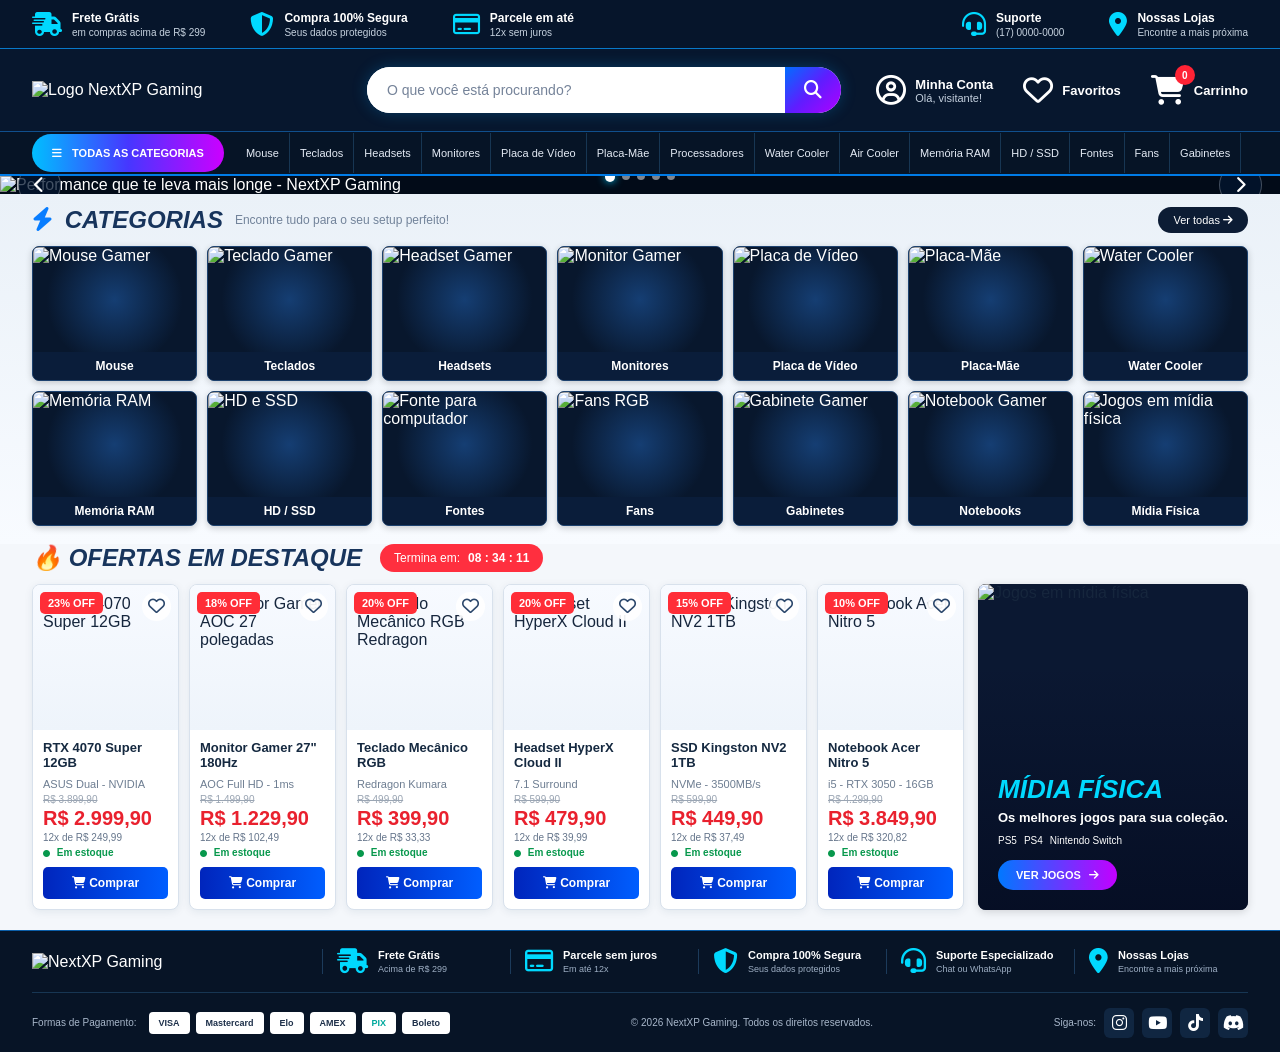
==== index.html @ 74fdfd4b "Add files via upload" ====
<!DOCTYPE html>
<html lang="pt-BR">

<head>
    <meta charset="UTF-8">

    <meta name="viewport" content="width=device-width, initial-scale=1.0">

    <meta
        name="description"
        content="NextXP Gaming - Loja de hardware, periféricos, componentes e produtos gamers."
    >

    <title>NextXP Gaming</title>

    <!-- CSS -->
    <link rel="stylesheet" href="style.css">

    <!-- Font Awesome -->
    <link
        rel="stylesheet"
        href="https://cdnjs.cloudflare.com/ajax/libs/font-awesome/6.7.2/css/all.min.css"
    >
</head>


<body>

    <!-- ==================================================
         BARRA SUPERIOR
    =================================================== -->
    <div class="top-bar">

        <div class="container top-bar-content">

            <div class="top-info">

                <div class="top-item">

                    <i class="fa-solid fa-truck-fast"></i>

                    <div>
                        <strong>Frete Grátis</strong>
                        <span>em compras acima de R$ 299</span>
                    </div>

                </div>


                <div class="top-item">

                    <i class="fa-solid fa-shield-halved"></i>

                    <div>
                        <strong>Compra 100% Segura</strong>
                        <span>Seus dados protegidos</span>
                    </div>

                </div>


                <div class="top-item">

                    <i class="fa-regular fa-credit-card"></i>

                    <div>
                        <strong>Parcele em até</strong>
                        <span>12x sem juros</span>
                    </div>

                </div>

            </div>


            <div class="top-info">

                <div class="top-item">

                    <i class="fa-solid fa-headset"></i>

                    <div>
                        <strong>Suporte</strong>
                        <span>(17) 0000-0000</span>
                    </div>

                </div>


                <div class="top-item">

                    <i class="fa-solid fa-location-dot"></i>

                    <div>
                        <strong>Nossas Lojas</strong>
                        <span>Encontre a mais próxima</span>
                    </div>

                </div>

            </div>

        </div>

    </div>



    <!-- ==================================================
         CABEÇALHO PRINCIPAL
    =================================================== -->
    <header class="main-header">

        <div class="container header-content">


            <!-- LOGO -->
            <a href="index.html" class="logo">

                <img
                    src="assets/img/logo-nextxp.png"
                    alt="Logo NextXP Gaming"
                >

            </a>



            <!-- BARRA DE PESQUISA -->
            <form
                class="search-bar"
                id="searchForm"
            >

                <input
                    type="search"
                    id="searchInput"
                    placeholder="O que você está procurando?"
                >

                <button
                    type="submit"
                    aria-label="Pesquisar"
                >

                    <i class="fa-solid fa-magnifying-glass"></i>

                </button>

            </form>



            <!-- AÇÕES DO CABEÇALHO -->
            <div class="header-actions">


                <!-- CONTA -->
                <a
                    href="pages/login.html"
                    class="header-action"
                >

                    <i class="fa-regular fa-circle-user"></i>

                    <div>

                        <strong>Minha Conta</strong>

                        <span>
                            Olá, visitante!
                        </span>

                    </div>

                </a>



                <!-- FAVORITOS -->
                <a
                    href="pages/favoritos.html"
                    class="header-action"
                >

                    <i class="fa-regular fa-heart"></i>

                    <div>
                        <strong>Favoritos</strong>
                    </div>

                </a>



                <!-- CARRINHO -->
                <a
                    href="pages/carrinho.html"
                    class="header-action"
                >

                    <div class="cart-icon">

                        <i class="fa-solid fa-cart-shopping"></i>

                        <span
                            class="cart-count"
                            id="cartCount"
                        >
                            0
                        </span>

                    </div>


                    <div>
                        <strong>Carrinho</strong>
                    </div>

                </a>


            </div>

        </div>

    </header>



    <!-- ==================================================
         MENU DE CATEGORIAS
    =================================================== -->
    <nav class="main-navigation">

        <div class="container navigation-content">


            <button class="all-categories-btn">

                <i class="fa-solid fa-bars"></i>

                <span>
                    TODAS AS CATEGORIAS
                </span>

            </button>



            <ul class="navigation-menu">

    <li>
        <a href="pages/produtos.html?categoria=mouse">
            Mouse
        </a>
    </li>

    <li>
        <a href="pages/produtos.html?categoria=teclado">
            Teclados
        </a>
    </li>

    <li>
        <a href="pages/produtos.html?categoria=headset">
            Headsets
        </a>
    </li>

    <li>
        <a href="pages/produtos.html?categoria=monitor">
            Monitores
        </a>
    </li>

    <li>
        <a href="pages/produtos.html?categoria=placa-video">
            Placa de Vídeo
        </a>
    </li>

    <li>
        <a href="pages/produtos.html?categoria=placa-mae">
            Placa-Mãe
        </a>
    </li>

    <li>
        <a href="pages/produtos.html?categoria=processador">
            Processadores
        </a>
    </li>

    <li>
        <a href="pages/produtos.html?categoria=water-cooler">
            Water Cooler
        </a>
    </li>

    <li>
        <a href="pages/produtos.html?categoria=air-cooler">
            Air Cooler
        </a>
    </li>

    <li>
        <a href="pages/produtos.html?categoria=memoria-ram">
            Memória RAM
        </a>
    </li>

    <li>
        <a href="pages/produtos.html?categoria=ssd">
            HD / SSD
        </a>
    </li>

    <li>
        <a href="pages/produtos.html?categoria=fonte">
            Fontes
        </a>
    </li>

    <li>
        <a href="pages/produtos.html?categoria=fans">
            Fans
        </a>
    </li>

    <li>
        <a href="pages/produtos.html?categoria=gabinete">
            Gabinetes
        </a>
    </li>

    <li>
        <a href="pages/produtos.html?categoria=notebook">
            Notebooks
        </a>
    </li>

    <li>
        <a href="pages/produtos.html?categoria=midia-fisica">
            Mídia Física
        </a>
    </li>

    <li>
        <a
            href="#ofertas"
            class="promotions-link"
        >
            🔥 Promoções
        </a>
    </li>

</ul>
        </div>

    </nav>



    <!-- ==================================================
         CONTEÚDO PRINCIPAL
    =================================================== -->
    <main>


        <!-- ==================================================
             BANNER PRINCIPAL
        =================================================== -->
        <section class="hero-section">


            <button
                class="slider-arrow slider-left"
                id="previousBanner"
                aria-label="Banner anterior"
            >

                <i class="fa-solid fa-chevron-left"></i>

            </button>



            <div class="hero-slider">


                <div class="hero-slide active">

                    <img
                        src="assets/img/banner-home.png"
                        alt="Performance que te leva mais longe - NextXP Gaming"
                    >

                </div>


            </div>



            <button
                class="slider-arrow slider-right"
                id="nextBanner"
                aria-label="Próximo banner"
            >

                <i class="fa-solid fa-chevron-right"></i>

            </button>



            <div class="slider-dots">

                <button class="dot"></button>

                <button class="dot"></button>

                <button class="dot active"></button>

                <button class="dot"></button>

                <button class="dot"></button>

            </div>


        </section>



        <!-- ==================================================
             CATEGORIAS
        =================================================== -->
        <section
            class="categories-section"
            id="categorias"
        >

            <div class="container">


                <!-- TÍTULO -->
                <div class="section-header">


                    <div class="section-title-group">

                        <h2>

                            <i class="fa-solid fa-bolt"></i>

                            CATEGORIAS

                        </h2>


                        <p>
                            Encontre tudo para o seu setup perfeito!
                        </p>

                    </div>



                    <a
                        href="pages/produtos.html"
                        class="see-all"
                    >

                        Ver todas

                        <i class="fa-solid fa-arrow-right"></i>

                    </a>


                </div>



                <!-- GRADE DE CATEGORIAS -->
                <div class="categories-grid">


                    <!-- MOUSE -->
                    <a
                        href="#"
                        class="category-card"
                        id="mouse"
                    >

                        <div class="category-image">

                            <img
                                src="assets/img/mouse.png"
                                alt="Mouse Gamer"
                            >

                        </div>

                        <h3>Mouse</h3>

                    </a>



                    <!-- TECLADOS -->
                    <a
                        href="#"
                        class="category-card"
                        id="teclados"
                    >

                        <div class="category-image">

                            <img
    src="assets/img/teclado-redragon.png"
    alt="Teclado Gamer"
>

                        </div>

                        <h3>Teclados</h3>

                    </a>



                    <!-- HEADSETS -->
                    <a
                        href="#"
                        class="category-card"
                        id="headsets"
                    >

                        <div class="category-image">

                            <img
    src="assets/img/headset-hyperx.png"
    alt="Headset Gamer"
>

                        </div>

                        <h3>Headsets</h3>

                    </a>



                    <!-- MONITORES -->
                    <a
                        href="#"
                        class="category-card"
                        id="monitores"
                    >

                        <div class="category-image">

                            <img
    src="assets/img/monitor-aoc.png"
    alt="Monitor Gamer"
>

                        </div>

                        <h3>Monitores</h3>

                    </a>



                    <!-- PLACA DE VÍDEO -->
                    <a
                        href="#"
                        class="category-card"
                        id="placa-video"
                    >

                        <div class="category-image">

                            <img
    src="assets/img/rtx-4070.png"
    alt="Placa de Vídeo"
>

                        </div>

                        <h3>Placa de Vídeo</h3>

                    </a>



                    <!-- PLACA-MÃE -->
                    <a
                        href="#"
                        class="category-card"
                        id="placa-mae"
                    >

                        <div class="category-image">

                            <img
                                src="assets/img/placa-mae.png"
                                alt="Placa-Mãe"
                            >

                        </div>

                        <h3>Placa-Mãe</h3>

                    </a>



                    <!-- WATER COOLER -->
                    <a
                        href="#"
                        class="category-card"
                        id="water-cooler"
                    >

                        <div class="category-image">

                            <img
                                src="assets/img/water-cooler.png"
                                alt="Water Cooler"
                            >

                        </div>

                        <h3>Water Cooler</h3>

                    </a>



                    <!-- MEMÓRIA RAM -->
                    <a
                        href="#"
                        class="category-card"
                        id="memoria-ram"
                    >

                        <div class="category-image">

                            <img
                                src="assets/img/memoria-ram.png"
                                alt="Memória RAM"
                            >

                        </div>

                        <h3>Memória RAM</h3>

                    </a>



                    <!-- SSD -->
                    <a
                        href="#"
                        class="category-card"
                        id="ssd"
                    >

                        <div class="category-image">

                            <img
    src="assets/img/ssd-kingston.png"
    alt="HD e SSD"
>

                        </div>

                        <h3>HD / SSD</h3>

                    </a>



                    <!-- FONTES -->
                    <a
                        href="#"
                        class="category-card"
                        id="fontes"
                    >

                        <div class="category-image">

                            <img
                                src="assets/img/fonte.png"
                                alt="Fonte para computador"
                            >

                        </div>

                        <h3>Fontes</h3>

                    </a>



                    <!-- FANS -->
                    <a
                        href="#"
                        class="category-card"
                        id="fans"
                    >

                        <div class="category-image">

                            <img
                                src="assets/img/fans.png"
                                alt="Fans RGB"
                            >

                        </div>

                        <h3>Fans</h3>

                    </a>



                    <!-- GABINETES -->
                    <a
                        href="#"
                        class="category-card"
                        id="gabinetes"
                    >

                        <div class="category-image">

                            <img
                                src="assets/img/gabinete.png"
                                alt="Gabinete Gamer"
                            >

                        </div>

                        <h3>Gabinetes</h3>

                    </a>



                    <!-- NOTEBOOKS -->
                    <a
                        href="#"
                        class="category-card"
                        id="notebooks"
                    >

                        <div class="category-image">

                            <img
    src="assets/img/notebook-acer.png"
    alt="Notebook Gamer"
>

                        </div>

                        <h3>Notebooks</h3>

                    </a>



                    <!-- MÍDIA FÍSICA -->
                    <a
                        href="#"
                        class="category-card"
                        id="midia-fisica"
                    >

                        <div class="category-image">

                            <img
                                src="assets/img/midia-fisica.png"
                                alt="Jogos em mídia física"
                            >

                        </div>

                        <h3>Mídia Física</h3>

                    </a>


                </div>

            </div>

        </section>



        <!-- ==================================================
             OFERTAS EM DESTAQUE
        =================================================== -->
        <section
            class="offers-section"
            id="ofertas"
        >

            <div class="container">


                <!-- CABEÇALHO -->
                <div class="offers-header">


                    <h2>

                        🔥 OFERTAS EM DESTAQUE

                    </h2>



                    <div class="offer-timer">

                        <span>
                            Termina em:
                        </span>

                        <strong id="countdown">

                            08 : 34 : 12

                        </strong>

                    </div>


                </div>



                <!-- CONTEÚDO -->
                <div class="offers-content">


                    <!-- GRADE DE PRODUTOS -->
                    <div class="products-grid">


                        <!-- ==================================================
                             PRODUTO 1
                        =================================================== -->
                        <article
                            class="product-card"
                            data-name="rtx 4070 super 12gb"
                        >


                            <span class="discount-badge">
                                23% OFF
                            </span>



                            <button
                                class="favorite-btn"
                                type="button"
                                aria-label="Adicionar aos favoritos"
                            >

                                <i class="fa-regular fa-heart"></i>

                            </button>



                            <div class="product-image">

                                <img
                                    src="assets/img/rtx-4070.png"
                                    alt="RTX 4070 Super 12GB"
                                >

                            </div>



                            <div class="product-info">


                                <h3>
                                    RTX 4070 Super 12GB
                                </h3>


                                <p>
                                    ASUS Dual - NVIDIA
                                </p>


                                <span class="old-price">

                                    R$ 3.899,90

                                </span>


                                <strong class="product-price">

                                    R$ 2.999,90

                                </strong>


                                <span class="installments">

                                    12x de R$ 249,99

                                </span>


                                <span class="stock">

                                    <i class="fa-solid fa-circle"></i>

                                    Em estoque

                                </span>



                                <button
                                    class="buy-button"
                                    type="button"
                                >

                                    <i class="fa-solid fa-cart-shopping"></i>

                                    Comprar

                                </button>


                            </div>


                        </article>



                        <!-- ==================================================
                             PRODUTO 2
                        =================================================== -->
                        <article
    class="product-card"
    data-id="monitor-aoc-27"
    data-name="monitor gamer 27 aoc 180hz"
>


                            <span class="discount-badge">
                                18% OFF
                            </span>



                            <button
                                class="favorite-btn"
                                type="button"
                                aria-label="Adicionar aos favoritos"
                            >

                                <i class="fa-regular fa-heart"></i>

                            </button>



                            <div class="product-image">

                                <img
                                    src="assets/img/monitor-aoc.png"
                                    alt="Monitor Gamer AOC 27 polegadas"
                                >

                            </div>



                            <div class="product-info">


                                <h3>
                                    Monitor Gamer 27" 180Hz
                                </h3>


                                <p>
                                    AOC Full HD - 1ms
                                </p>


                                <span class="old-price">

                                    R$ 1.499,90

                                </span>


                                <strong class="product-price">

                                    R$ 1.229,90

                                </strong>


                                <span class="installments">

                                    12x de R$ 102,49

                                </span>


                                <span class="stock">

                                    <i class="fa-solid fa-circle"></i>

                                    Em estoque

                                </span>



                                <button
                                    class="buy-button"
                                    type="button"
                                >

                                    <i class="fa-solid fa-cart-shopping"></i>

                                    Comprar

                                </button>


                            </div>


                        </article>



                        <!-- ==================================================
                             PRODUTO 3
                        =================================================== -->
                        <article
    class="product-card"
    data-id="redragon-kumara"
    data-name="teclado mecanico rgb redragon kumara"
>


                            <span class="discount-badge">
                                20% OFF
                            </span>



                            <button
                                class="favorite-btn"
                                type="button"
                                aria-label="Adicionar aos favoritos"
                            >

                                <i class="fa-regular fa-heart"></i>

                            </button>



                            <div class="product-image">

                                <img
                                    src="assets/img/teclado-redragon.png"
                                    alt="Teclado Mecânico RGB Redragon"
                                >

                            </div>



                            <div class="product-info">


                                <h3>
                                    Teclado Mecânico RGB
                                </h3>


                                <p>
                                    Redragon Kumara
                                </p>


                                <span class="old-price">

                                    R$ 499,90

                                </span>


                                <strong class="product-price">

                                    R$ 399,90

                                </strong>


                                <span class="installments">

                                    12x de R$ 33,33

                                </span>


                                <span class="stock">

                                    <i class="fa-solid fa-circle"></i>

                                    Em estoque

                                </span>



                                <button
                                    class="buy-button"
                                    type="button"
                                >

                                    <i class="fa-solid fa-cart-shopping"></i>

                                    Comprar

                                </button>


                            </div>


                        </article>



                        <!-- ==================================================
                             PRODUTO 4
                        =================================================== -->
                        <article
    class="product-card"
    data-id="hyperx-cloud-ii"
    data-name="headset hyperx cloud ii"
>


                            <span class="discount-badge">
                                20% OFF
                            </span>



                            <button
                                class="favorite-btn"
                                type="button"
                                aria-label="Adicionar aos favoritos"
                            >

                                <i class="fa-regular fa-heart"></i>

                            </button>



                            <div class="product-image">

                                <img
                                    src="assets/img/headset-hyperx.png"
                                    alt="Headset HyperX Cloud II"
                                >

                            </div>



                            <div class="product-info">


                                <h3>
                                    Headset HyperX Cloud II
                                </h3>


                                <p>
                                    7.1 Surround
                                </p>


                                <span class="old-price">

                                    R$ 599,90

                                </span>


                                <strong class="product-price">

                                    R$ 479,90

                                </strong>


                                <span class="installments">

                                    12x de R$ 39,99

                                </span>


                                <span class="stock">

                                    <i class="fa-solid fa-circle"></i>

                                    Em estoque

                                </span>



                                <button
                                    class="buy-button"
                                    type="button"
                                >

                                    <i class="fa-solid fa-cart-shopping"></i>

                                    Comprar

                                </button>


                            </div>


                        </article>



                        <!-- ==================================================
                             PRODUTO 5
                        =================================================== -->
                        <article
    class="product-card"
    data-id="kingston-nv2-1tb"
    data-name="ssd kingston nv2 1tb"
>

                            <span class="discount-badge">
                                15% OFF
                            </span>



                            <button
                                class="favorite-btn"
                                type="button"
                                aria-label="Adicionar aos favoritos"
                            >

                                <i class="fa-regular fa-heart"></i>

                            </button>



                            <div class="product-image">

                                <img
                                    src="assets/img/ssd-kingston.png"
                                    alt="SSD Kingston NV2 1TB"
                                >

                            </div>



                            <div class="product-info">


                                <h3>
                                    SSD Kingston NV2 1TB
                                </h3>


                                <p>
                                    NVMe - 3500MB/s
                                </p>


                                <span class="old-price">

                                    R$ 599,90

                                </span>


                                <strong class="product-price">

                                    R$ 449,90

                                </strong>


                                <span class="installments">

                                    12x de R$ 37,49

                                </span>


                                <span class="stock">

                                    <i class="fa-solid fa-circle"></i>

                                    Em estoque

                                </span>



                                <button
                                    class="buy-button"
                                    type="button"
                                >

                                    <i class="fa-solid fa-cart-shopping"></i>

                                    Comprar

                                </button>


                            </div>


                        </article>



                        <!-- ==================================================
                             PRODUTO 6
                        =================================================== -->
                        <article
    class="product-card"
    data-id="acer-nitro-5"
    data-name="notebook acer nitro 5"
>


                            <span class="discount-badge">
                                10% OFF
                            </span>



                            <button
                                class="favorite-btn"
                                type="button"
                                aria-label="Adicionar aos favoritos"
                            >

                                <i class="fa-regular fa-heart"></i>

                            </button>



                            <div class="product-image">

                                <img
                                    src="assets/img/notebook-acer.png"
                                    alt="Notebook Acer Nitro 5"
                                >

                            </div>



                            <div class="product-info">


                                <h3>
                                    Notebook Acer Nitro 5
                                </h3>


                                <p>
                                    i5 - RTX 3050 - 16GB
                                </p>


                                <span class="old-price">

                                    R$ 4.299,90

                                </span>


                                <strong class="product-price">

                                    R$ 3.849,90

                                </strong>


                                <span class="installments">

                                    12x de R$ 320,82

                                </span>


                                <span class="stock">

                                    <i class="fa-solid fa-circle"></i>

                                    Em estoque

                                </span>



                                <button
                                    class="buy-button"
                                    type="button"
                                >

                                    <i class="fa-solid fa-cart-shopping"></i>

                                    Comprar

                                </button>


                            </div>


                        </article>


                    </div>



                    <!-- ==================================================
                         BANNER DE MÍDIA FÍSICA
                    =================================================== -->
                    <aside class="physical-media-banner">


                        <img
                            src="assets/img/banner-midia-fisica.png"
                            alt="Jogos em mídia física"
                        >


                        <div class="physical-media-content">


                            <h2>
                                MÍDIA FÍSICA
                            </h2>


                            <p>
                                Os melhores jogos para sua coleção.
                            </p>



                            <div class="platforms">

                                <span>PS5</span>

                                <span>PS4</span>

                                <span>Nintendo Switch</span>

                            </div>



                            <a
                                href="#"
                                class="games-button"
                            >

                                VER JOGOS

                                <i class="fa-solid fa-arrow-right"></i>

                            </a>


                        </div>


                    </aside>


                </div>


            </div>

        </section>


    </main>



    <!-- ==================================================
         RODAPÉ
    =================================================== -->
    <footer class="footer">


        <div class="container footer-main">


            <!-- LOGO -->
            <div class="footer-logo">

                <img
                    src="assets/img/logo-nextxp.png"
                    alt="NextXP Gaming"
                >

            </div>



            <!-- BENEFÍCIOS -->
            <div class="footer-benefits">


                <div class="footer-benefit">

                    <i class="fa-solid fa-truck-fast"></i>

                    <div>

                        <strong>
                            Frete Grátis
                        </strong>

                        <span>
                            Acima de R$ 299
                        </span>

                    </div>

                </div>



                <div class="footer-benefit">

                    <i class="fa-regular fa-credit-card"></i>

                    <div>

                        <strong>
                            Parcele sem juros
                        </strong>

                        <span>
                            Em até 12x
                        </span>

                    </div>

                </div>



                <div class="footer-benefit">

                    <i class="fa-solid fa-shield-halved"></i>

                    <div>

                        <strong>
                            Compra 100% Segura
                        </strong>

                        <span>
                            Seus dados protegidos
                        </span>

                    </div>

                </div>



                <div class="footer-benefit">

                    <i class="fa-solid fa-headset"></i>

                    <div>

                        <strong>
                            Suporte Especializado
                        </strong>

                        <span>
                            Chat ou WhatsApp
                        </span>

                    </div>

                </div>



                <div class="footer-benefit">

                    <i class="fa-solid fa-location-dot"></i>

                    <div>

                        <strong>
                            Nossas Lojas
                        </strong>

                        <span>
                            Encontre a mais próxima
                        </span>

                    </div>

                </div>


            </div>


        </div>



        <!-- ==================================================
             RODAPÉ INFERIOR
        =================================================== -->
        <div class="container footer-bottom">


            <!-- PAGAMENTOS -->
            <div class="payment-methods">


                <span>
                    Formas de Pagamento:
                </span>


                <div class="payments">

                    <span>VISA</span>

                    <span>Mastercard</span>

                    <span>Elo</span>

                    <span>AMEX</span>

                    <span>PIX</span>

                    <span>Boleto</span>

                </div>


            </div>



            <!-- COPYRIGHT -->
            <div class="copyright">

                © 2026 NextXP Gaming.
                Todos os direitos reservados.

            </div>



            <!-- REDES SOCIAIS -->
            <div class="social-media">


                <span>
                    Siga-nos:
                </span>


                <a
                    href="#"
                    aria-label="Instagram"
                >

                    <i class="fa-brands fa-instagram"></i>

                </a>


                <a
                    href="#"
                    aria-label="YouTube"
                >

                    <i class="fa-brands fa-youtube"></i>

                </a>


                <a
                    href="#"
                    aria-label="TikTok"
                >

                    <i class="fa-brands fa-tiktok"></i>

                </a>


                <a
                    href="#"
                    aria-label="Discord"
                >

                    <i class="fa-brands fa-discord"></i>

                </a>


            </div>


        </div>


    </footer>



    <!-- ==================================================
         JAVASCRIPT
    =================================================== -->
    <script src="script.js"></script>


</body>

</html>
---- style.css ----
/* =====================================================
   NEXTXP GAMING
   STYLE.CSS
===================================================== */


/* =====================================================
   1. CONFIGURAÇÕES GERAIS
===================================================== */

* {
    margin: 0;
    padding: 0;
    box-sizing: border-box;
}

html {
    scroll-behavior: smooth;
}

body {
    font-family: Arial, Helvetica, sans-serif;
    background-color: #f4f7fb;
    color: #ffffff;
}

a {
    text-decoration: none;
    color: inherit;
}

ul {
    list-style: none;
}

button,
input {
    font-family: inherit;
}

img {
    max-width: 100%;
    display: block;
}


/* Largura máxima do conteúdo */
.container {
    width: 95%;
    max-width: 1500px;
    margin: 0 auto;
}


/* =====================================================
   2. BARRA SUPERIOR
===================================================== */

.top-bar {
    background-color: #06152b;
    border-bottom: 1px solid #0879ca;
}

.top-bar-content {
    min-height: 48px;

    display: flex;
    align-items: center;
    justify-content: space-between;

    gap: 30px;
}


/* Grupo de informações */
.top-info {
    display: flex;
    align-items: center;
    gap: 45px;
}


/* Cada benefício */
.top-item {
    display: flex;
    align-items: center;
    gap: 10px;

    color: white;
}


/* Ícones */
.top-item i {
    color: #00d9ff;
    font-size: 24px;
}


/* Textos */
.top-item div {
    display: flex;
    flex-direction: column;
}

.top-item strong {
    font-size: 12px;
    font-weight: bold;
}

.top-item span {
    font-size: 10px;
    color: #c6d2df;
    margin-top: 2px;
}


/* =====================================================
   3. CABEÇALHO PRINCIPAL
===================================================== */

.main-header {
    background-color: #07172e;

    border-bottom: 1px solid #104f8d;
}


/* Conteúdo interno */
.header-content {
    min-height: 82px;

    display: grid;

    grid-template-columns:
        300px
        minmax(350px, 1fr)
        auto;

    align-items: center;

    gap: 35px;
}


/* =====================================================
   LOGO
===================================================== */

.logo {
    display: flex;
    align-items: center;
}

.logo img {
    width: 270px;
    max-height: 70px;

    object-fit: contain;
}


/* =====================================================
   4. BARRA DE PESQUISA
===================================================== */

.search-bar {
    width: 100%;
    height: 46px;

    display: flex;

    background-color: white;

    border-radius: 30px;

    overflow: hidden;

    box-shadow:
        0 0 15px rgba(0, 162, 255, 0.25);
}


/* Campo */
.search-bar input {
    width: 100%;

    border: none;
    outline: none;

    padding: 0 20px;

    color: #28364b;

    font-size: 14px;
}


/* Texto dentro da busca */
.search-bar input::placeholder {
    color: #758399;
}


/* Botão de pesquisar */
.search-bar button {
    width: 65px;

    border: none;

    cursor: pointer;

    color: white;

    font-size: 18px;

    background:
        linear-gradient(
            135deg,
            #006eff,
            #601cff,
            #b100ff
        );

    transition: 0.3s;
}


/* Efeito */
.search-bar button:hover {
    filter: brightness(1.25);
}


/* =====================================================
   5. CONTA / FAVORITOS / CARRINHO
===================================================== */

.header-actions {
    display: flex;

    align-items: center;

    justify-content: flex-end;

    gap: 30px;
}


.header-action {
    display: flex;

    align-items: center;

    gap: 9px;

    color: white;

    transition: 0.2s;
}


.header-action:hover {
    color: #00d9ff;
}


/* Ícones */
.header-action > i,
.cart-icon > i {
    font-size: 30px;
}


/* Textos */
.header-action div {
    display: flex;
    flex-direction: column;
}


.header-action strong {
    font-size: 13px;

    white-space: nowrap;
}


.header-action span {
    font-size: 11px;

    color: #c5d1df;
}


/* =====================================================
   CARRINHO
===================================================== */

.cart-icon {
    position: relative;

    display: flex;

    align-items: center;
}


/* Número do carrinho */
.cart-count {
    position: absolute;

    top: -10px;
    right: -10px;

    min-width: 20px;
    height: 20px;

    display: flex;

    justify-content: center;

    align-items: center;

    border-radius: 50%;

    background-color: #ff2335;

    color: white !important;

    font-size: 10px !important;

    font-weight: bold;
}


/* =====================================================
   6. MENU DE NAVEGAÇÃO
===================================================== */

.main-navigation {
    background-color: #061426;

    border-bottom: 2px solid #007be6;
}


/* Conteúdo */
.navigation-content {
    display: flex;

    align-items: center;

    min-height: 42px;
}


/* =====================================================
   BOTÃO TODAS AS CATEGORIAS
===================================================== */

.all-categories-btn {
    height: 38px;

    padding: 0 20px;

    margin-right: 12px;

    border: none;

    border-radius: 25px;

    color: white;

    cursor: pointer;

    font-size: 11px;

    font-weight: bold;

    background:
        linear-gradient(
            90deg,
            #00bfff,
            #4637ff,
            #cc00ff
        );

    white-space: nowrap;
}


.all-categories-btn i {
    margin-right: 7px;
}


/* Efeito */
.all-categories-btn:hover {
    filter: brightness(1.15);
}


/* =====================================================
   LINKS DO MENU
===================================================== */

.navigation-menu {
    flex: 1;

    display: flex;

    align-items: center;

    overflow-x: auto;

    scrollbar-width: none;
}


/* Ocultar scroll */
.navigation-menu::-webkit-scrollbar {
    display: none;
}


.navigation-menu li {
    white-space: nowrap;
}


/* Links */
.navigation-menu a {
    display: block;

    padding: 14px 10px;

    font-size: 11px;

    color: #e4ebf5;

    border-right: 1px solid #173653;

    transition: 0.2s;
}


.navigation-menu a:hover {
    color: #00d9ff;

    background-color: #0b2747;
}


/* Promoções */
.navigation-menu .promotions-link {
    color: #ff3549;

    font-weight: bold;
}


/* =====================================================
   7. BANNER PRINCIPAL
===================================================== */

.hero-section {
    position: relative;
    width: 100%;
    background-color: #020b18;
    overflow: hidden;
}

.hero-slide {
    width: 100%;
}

.hero-slide img {
    width: 100%;
    height: auto;
    display: block;
    object-fit: contain;
}

/* =====================================================
   SETAS DO BANNER
===================================================== */

.slider-arrow {
    position: absolute;

    top: 50%;

    transform: translateY(-50%);

    width: 43px;
    height: 43px;

    border-radius: 50%;

    border: 1px solid rgba(255, 255, 255, 0.25);

    color: white;

    background-color: rgba(3, 22, 47, 0.75);

    cursor: pointer;

    z-index: 10;

    font-size: 17px;

    transition: 0.2s;
}


.slider-arrow:hover {
    background-color: #086af1;

    box-shadow:
        0 0 15px rgba(0, 181, 255, 0.7);
}


/* Esquerda */
.slider-left {
    left: 18px;
}


/* Direita */
.slider-right {
    right: 18px;
}


/* =====================================================
   BOLINHAS DO SLIDER
===================================================== */

.slider-dots {
    position: absolute;

    bottom: 12px;

    left: 50%;

    transform: translateX(-50%);

    display: flex;

    gap: 7px;

    z-index: 10;
}


.dot {
    width: 8px;

    height: 8px;

    padding: 0;

    border: none;

    border-radius: 50%;

    background-color: rgba(255, 255, 255, 0.5);

    cursor: pointer;
}


.dot.active {
    width: 10px;

    height: 10px;

    background-color: #ffffff;

    box-shadow:
        0 0 8px #00c8ff;
}


/* =====================================================
   8. RESPONSIVIDADE DO TOPO
===================================================== */

@media (max-width: 1200px) {

    .header-content {
        grid-template-columns:
            220px
            minmax(300px, 1fr);
    }


    .logo img {
        width: 210px;
    }


    .header-actions {
        grid-column: 1 / -1;

        justify-content: center;

        padding-bottom: 12px;
    }


    .top-info {
        gap: 20px;
    }

}


@media (max-width: 800px) {

    .top-bar {
        display: none;
    }


    .header-content {
        display: flex;

        flex-direction: column;

        gap: 12px;

        padding: 12px 0;
    }


    .logo img {
        width: 220px;
    }


    .search-bar {
        max-width: 600px;
    }


    .header-actions {
        width: 100%;

        justify-content: space-around;

        gap: 10px;
    }


    .navigation-content {
        width: 100%;
    }


    .all-categories-btn {
        margin-left: 8px;
    }


    .hero-slide img {
        min-height: 200px;
    }

}
/* =====================================================
   9. SEÇÃO DE CATEGORIAS
===================================================== */

.categories-section {
    background: linear-gradient(
        180deg,
        #eaf1f8 0%,
        #f8fbff 100%
    );

    padding: 12px 0 18px;

    color: #14243b;
}


/* Cabeçalho da seção */
.section-header {
    display: flex;

    justify-content: space-between;

    align-items: center;

    gap: 20px;

    margin-bottom: 12px;
}


/* Título + descrição */
.section-title-group {
    display: flex;

    align-items: center;

    gap: 12px;
}


.section-title-group h2 {
    font-size: 24px;

    font-weight: 900;

    font-style: italic;

    color: #17345c;

    white-space: nowrap;
}


.section-title-group h2 i {
    color: #087dff;

    margin-right: 5px;
}


.section-title-group p {
    font-size: 12px;

    color: #72839a;
}


/* Ver todas */
.see-all {
    background-color: #0c1c34;

    color: white;

    border-radius: 20px;

    padding: 7px 15px;

    font-size: 11px;

    transition: 0.2s;
}


.see-all:hover {
    background-color: #1269e8;
}


/* =====================================================
   GRADE DE CATEGORIAS
===================================================== */

.categories-grid {
    display: grid;

    grid-template-columns: repeat(7, 1fr);

    gap: 10px;
}


/* Card */
.category-card {
    background-color: #0b1d38;

    border-radius: 7px;

    overflow: hidden;

    border: 1px solid #1d426f;

    box-shadow:
        0 2px 7px rgba(0, 0, 0, 0.2);

    transition: 0.25s;

    color: white;
}


/* Efeito ao passar mouse */
.category-card:hover {
    transform: translateY(-4px);

    border-color: #087eff;

    box-shadow:
        0 0 18px rgba(0, 109, 255, 0.35);
}


/* Área da imagem */
.category-image {
    width: 100%;

    height: 105px;

    overflow: hidden;

    background:
        radial-gradient(
            circle at center,
            #153e73,
            #08172d 70%
        );
}


/* Imagem */
.category-image img {
    width: 100%;

    height: 100%;

    object-fit: cover;

    transition: 0.25s;
}


.category-card:hover .category-image img {
    transform: scale(1.05);
}


/* Nome */
.category-card h3 {
    padding: 7px;

    text-align: center;

    font-size: 12px;

    font-weight: 700;

    background-color: #0a1d3a;
}


/* =====================================================
   RESPONSIVIDADE CATEGORIAS
===================================================== */

@media (max-width: 1200px) {

    .categories-grid {
        grid-template-columns: repeat(4, 1fr);
    }

}


@media (max-width: 800px) {

    .section-header {
        flex-direction: column;

        align-items: flex-start;
    }


    .section-title-group {
        flex-direction: column;

        align-items: flex-start;

        gap: 5px;
    }


    .categories-grid {
        grid-template-columns: repeat(2, 1fr);
    }

}


@media (max-width: 480px) {

    .categories-grid {
        grid-template-columns: 1fr;
    }

}
/* =====================================================
   10. OFERTAS EM DESTAQUE
===================================================== */

.offers-section {
    background-color: #f4f7fb;
    color: #16263d;
    padding: 0 0 20px;
}


/* Cabeçalho da seção */
.offers-header {
    display: flex;
    align-items: center;
    gap: 18px;
    margin-bottom: 12px;
}


/* Título */
.offers-header h2 {
    margin: 0;
    font-size: 24px;
    font-weight: 900;
    font-style: italic;
    color: #17345c;
}


/* Contador */
.offer-timer {
    display: flex;
    align-items: center;
    gap: 8px;
    background-color: #ff2f3f;
    color: white;
    padding: 7px 14px;
    border-radius: 20px;
    font-size: 12px;
}


.offer-timer strong {
    font-size: 12px;
}


/* =====================================================
   CONTEÚDO DAS OFERTAS
===================================================== */

.offers-content {
    display: grid;
    grid-template-columns: minmax(0, 1fr) 270px;
    gap: 14px;
}


/* =====================================================
   GRADE DE PRODUTOS
===================================================== */

.products-grid {
    display: grid;
    grid-template-columns: repeat(6, 1fr);
    gap: 10px;
}


/* Card */
.product-card {
    position: relative;
    background-color: white;
    border: 1px solid #d8e1ec;
    border-radius: 8px;
    overflow: hidden;
    box-shadow: 0 2px 8px rgba(15, 45, 80, 0.08);
    transition: 0.25s;
}


/* Efeito */
.product-card:hover {
    transform: translateY(-4px);
    box-shadow: 0 8px 22px rgba(15, 45, 80, 0.16);
}


/* =====================================================
   DESCONTO
===================================================== */

.discount-badge {
    position: absolute;
    top: 7px;
    left: 7px;
    z-index: 3;

    background-color: #ff2d37;
    color: white;

    padding: 5px 8px;

    border-radius: 5px;

    font-size: 11px;
    font-weight: 800;
}


/* =====================================================
   FAVORITO
===================================================== */

.favorite-btn {
    position: absolute;
    top: 7px;
    right: 7px;
    z-index: 3;

    width: 29px;
    height: 29px;

    border: none;
    border-radius: 50%;

    background-color: rgba(255, 255, 255, 0.92);

    color: #2a466b;

    font-size: 17px;

    cursor: pointer;
}


.favorite-btn:hover {
    color: #ff2f57;
}


/* =====================================================
   IMAGEM DO PRODUTO
===================================================== */

.product-image {
    width: 100%;
    height: 145px;

    display: flex;
    align-items: center;
    justify-content: center;

    background:
        linear-gradient(
            180deg,
            #f7faff,
            #eef4fb
        );
}


.product-image img {
    width: 100%;
    height: 100%;

    object-fit: contain;

    padding: 10px;
}


/* =====================================================
   INFORMAÇÕES DO PRODUTO
===================================================== */

.product-info {
    padding: 10px;
}


.product-info h3 {
    margin: 0 0 4px;

    min-height: 34px;

    font-size: 13px;

    color: #152940;
}


.product-info p {
    margin: 0 0 4px;

    font-size: 11px;

    color: #6d7d91;
}


/* Preço antigo */
.old-price {
    display: block;

    font-size: 10px;

    color: #9aa5b3;

    text-decoration: line-through;

    margin-bottom: 2px;
}


/* Preço atual */
.product-price {
    display: block;

    color: #e9212e;

    font-size: 20px;

    font-weight: 900;

    margin-bottom: 2px;
}


/* Parcelamento */
.installments {
    display: block;

    color: #65758b;

    font-size: 10px;
}


/* Estoque */
.stock {
    display: block;

    margin-top: 4px;

    color: #07984c;

    font-size: 10px;

    font-weight: 700;
}


.stock i {
    font-size: 7px;

    margin-right: 4px;
}


/* =====================================================
   BOTÃO COMPRAR
===================================================== */

.buy-button {
    width: 100%;

    margin-top: 9px;

    padding: 9px 8px;

    border: none;

    border-radius: 5px;

    color: white;

    font-size: 12px;

    font-weight: 800;

    cursor: pointer;

    background:
        linear-gradient(
            90deg,
            #0025bc,
            #005eff
        );

    transition: 0.2s;
}


.buy-button:hover {
    filter: brightness(1.15);
}


/* =====================================================
   BANNER DE MÍDIA FÍSICA
===================================================== */

.physical-media-banner {
    position: relative;

    min-height: 100%;

    border-radius: 8px;

    overflow: hidden;

    background-color: #0b1832;

    box-shadow: 0 2px 8px rgba(0, 0, 0, 0.15);
}


.physical-media-banner > img {
    width: 100%;
    height: 100%;

    min-height: 100%;

    object-fit: cover;
}


/* Conteúdo sobre a imagem */
.physical-media-content {
    position: absolute;

    inset: 0;

    padding: 20px;

    display: flex;

    flex-direction: column;

    justify-content: flex-end;

    color: white;

    background:
        linear-gradient(
            180deg,
            transparent 25%,
            rgba(5, 13, 35, 0.88) 100%
        );
}


.physical-media-content h2 {
    margin: 0 0 5px;

    color: #00d9ff;

    font-size: 26px;

    font-style: italic;
}


.physical-media-content p {
    margin-bottom: 10px;

    font-size: 13px;

    font-weight: 700;
}


.platforms {
    display: flex;

    flex-wrap: wrap;

    gap: 7px;

    font-size: 10px;

    margin-bottom: 14px;
}


.games-button {
    display: inline-flex;

    align-items: center;

    justify-content: center;

    gap: 8px;

    width: fit-content;

    padding: 9px 18px;

    border-radius: 24px;

    background:
        linear-gradient(
            90deg,
            #0078ff,
            #c300ff
        );

    color: white;

    font-size: 11px;

    font-weight: 800;
}


/* =====================================================
   RESPONSIVIDADE DAS OFERTAS
===================================================== */

@media (max-width: 1250px) {

    .products-grid {
        grid-template-columns: repeat(3, 1fr);
    }

}


@media (max-width: 1000px) {

    .offers-content {
        grid-template-columns: 1fr;
    }


    .physical-media-banner {
        min-height: 300px;
    }

}


@media (max-width: 800px) {

    .offers-header {
        flex-direction: column;

        align-items: flex-start;
    }


    .products-grid {
        grid-template-columns: repeat(2, 1fr);
    }

}


@media (max-width: 500px) {

    .products-grid {
        grid-template-columns: 1fr;
    }

}
/* =====================================================
   11. RODAPÉ
===================================================== */

.footer {
    background-color: #071426;
    color: #ffffff;
    border-top: 1px solid #0b5ea8;
}


/* Parte principal */
.footer-main {
    display: grid;
    grid-template-columns: 260px 1fr;
    align-items: center;
    gap: 30px;

    padding-top: 18px;
    padding-bottom: 18px;
}


/* =====================================================
   LOGO DO RODAPÉ
===================================================== */

.footer-logo img {
    width: 230px;
    max-height: 70px;

    object-fit: contain;
}


/* =====================================================
   BENEFÍCIOS DO RODAPÉ
===================================================== */

.footer-benefits {
    display: grid;
    grid-template-columns: repeat(5, 1fr);

    gap: 14px;
}


.footer-benefit {
    display: flex;
    align-items: center;

    gap: 10px;

    padding-left: 14px;

    border-left: 1px solid #1c3b5b;
}


/* Ícones */
.footer-benefit i {
    font-size: 25px;

    color: #00d9ff;
}


/* Textos */
.footer-benefit div {
    display: flex;
    flex-direction: column;
}


.footer-benefit strong {
    font-size: 11px;
}


.footer-benefit span {
    margin-top: 3px;

    font-size: 9px;

    color: #9eafc4;
}


/* =====================================================
   PARTE INFERIOR DO RODAPÉ
===================================================== */

.footer-bottom {
    min-height: 60px;

    display: flex;
    align-items: center;
    justify-content: space-between;

    gap: 25px;

    border-top: 1px solid #173653;

    color: #a8b7ca;

    font-size: 10px;
}


/* =====================================================
   FORMAS DE PAGAMENTO
===================================================== */

.payment-methods {
    display: flex;
    align-items: center;

    gap: 12px;
}


.payments {
    display: flex;
    align-items: center;

    gap: 6px;
}


.payments span {
    background-color: #ffffff;

    color: #1e304a;

    padding: 6px 10px;

    border-radius: 4px;

    font-size: 9px;

    font-weight: 800;
}


/* PIX */
.payments span:nth-child(5) {
    color: #00a99d;
}


/* =====================================================
   COPYRIGHT
===================================================== */

.copyright {
    text-align: center;

    white-space: nowrap;
}


/* =====================================================
   REDES SOCIAIS
===================================================== */

.social-media {
    display: flex;
    align-items: center;

    gap: 8px;
}


.social-media a {
    width: 30px;
    height: 30px;

    display: flex;
    align-items: center;
    justify-content: center;

    border-radius: 6px;

    color: white;

    font-size: 17px;

    background-color: #102641;

    transition: 0.2s;
}


.social-media a:hover {
    transform: translateY(-2px);
}


/* Instagram */
.social-media a:nth-of-type(1):hover {
    background:
        linear-gradient(
            135deg,
            #ff8a00,
            #e52e71,
            #8a2be2
        );
}


/* YouTube */
.social-media a:nth-of-type(2):hover {
    background-color: #ff0000;
}


/* TikTok */
.social-media a:nth-of-type(3):hover {
    background-color: #111111;
}


/* Discord */
.social-media a:nth-of-type(4):hover {
    background-color: #5865f2;
}


/* =====================================================
   RESPONSIVIDADE DO RODAPÉ
===================================================== */

@media (max-width: 1200px) {

    .footer-main {
        grid-template-columns: 1fr;
    }


    .footer-logo {
        display: flex;
        justify-content: center;
    }


    .footer-benefits {
        grid-template-columns: repeat(3, 1fr);
    }


    .footer-bottom {
        flex-wrap: wrap;

        justify-content: center;

        padding: 15px 0;
    }

}


@media (max-width: 800px) {

    .footer-benefits {
        grid-template-columns: repeat(2, 1fr);
    }


    .payment-methods {
        flex-direction: column;

        align-items: center;
    }


    .payments {
        flex-wrap: wrap;

        justify-content: center;
    }


    .copyright {
        width: 100%;

        white-space: normal;
    }

}


@media (max-width: 500px) {

    .footer-benefits {
        grid-template-columns: 1fr;
    }


    .footer-benefit {
        border-left: none;

        border-bottom: 1px solid #173653;

        padding: 10px 0;
    }


    .footer-bottom {
        flex-direction: column;

        text-align: center;
    }

}
/* =====================================================
   12. PÁGINA DE LOGIN
===================================================== */

.login-page {
    min-height: 100vh;

    display: flex;
    flex-direction: column;

    background:
        radial-gradient(
            circle at 20% 30%,
            rgba(0, 102, 255, 0.18),
            transparent 35%
        ),
        radial-gradient(
            circle at 80% 70%,
            rgba(169, 0, 255, 0.16),
            transparent 35%
        ),
        linear-gradient(
            135deg,
            #020b18,
            #07172e,
            #0b1230
        );

    color: white;
}


/* =====================================================
   CABEÇALHO DO LOGIN
===================================================== */

.login-header {
    background-color: rgba(4, 16, 35, 0.95);

    border-bottom: 1px solid #0b5ea8;

    box-shadow:
        0 5px 25px rgba(0, 0, 0, 0.25);
}


.login-header-content {
    min-height: 85px;

    display: flex;

    align-items: center;

    justify-content: space-between;

    gap: 20px;
}


/* Logo */
.login-logo img {
    width: 250px;

    max-height: 68px;

    object-fit: contain;
}


/* Voltar para loja */
.back-home {
    display: flex;

    align-items: center;

    gap: 8px;

    padding: 10px 17px;

    border: 1px solid #14578e;

    border-radius: 22px;

    color: #dcecff;

    font-size: 12px;

    transition: 0.25s;
}


.back-home:hover {
    color: white;

    border-color: #00cfff;

    background-color: #0a3158;

    box-shadow:
        0 0 15px rgba(0, 204, 255, 0.25);
}


/* =====================================================
   ÁREA PRINCIPAL
===================================================== */

.login-main {
    flex: 1;

    width: 100%;

    display: flex;

    align-items: center;

    justify-content: center;

    padding: 55px 20px;
}


.login-container {
    width: 100%;

    max-width: 1150px;

    min-height: 600px;

    display: grid;

    grid-template-columns: 1fr 1fr;

    overflow: hidden;

    border: 1px solid rgba(0, 174, 255, 0.3);

    border-radius: 20px;

    background-color: rgba(5, 18, 40, 0.92);

    box-shadow:
        0 25px 70px rgba(0, 0, 0, 0.45),
        0 0 30px rgba(0, 105, 255, 0.12);
}


/* =====================================================
   LADO ESQUERDO
===================================================== */

.login-presentation {
    position: relative;

    overflow: hidden;

    padding: 60px;

    display: flex;

    align-items: center;

    background:
        radial-gradient(
            circle at 30% 35%,
            rgba(0, 168, 255, 0.25),
            transparent 38%
        ),
        radial-gradient(
            circle at 85% 80%,
            rgba(183, 0, 255, 0.25),
            transparent 38%
        ),
        linear-gradient(
            145deg,
            #07162c,
            #081d3d,
            #10082d
        );
}


/* Linha neon decorativa */
.login-presentation::before {
    content: "";

    position: absolute;

    width: 300px;
    height: 300px;

    top: -120px;
    left: -100px;

    border: 2px solid rgba(0, 217, 255, 0.35);

    border-radius: 50%;
}


.login-presentation::after {
    content: "";

    position: absolute;

    width: 280px;
    height: 280px;

    bottom: -160px;
    right: -120px;

    border: 2px solid rgba(186, 0, 255, 0.35);

    border-radius: 50%;
}


.login-presentation-content {
    position: relative;

    z-index: 2;
}


.login-small-title {
    display: block;

    margin-bottom: 7px;

    color: #00d9ff;

    font-size: 13px;

    font-weight: 800;

    letter-spacing: 4px;
}


.login-presentation h1 {
    margin: 0;

    font-size: 58px;

    line-height: 0.95;

    font-weight: 900;

    font-style: italic;

    letter-spacing: -2px;
}


.login-presentation h1 span {
    display: block;

    color: #b91cff;

    text-shadow:
        0 0 18px rgba(187, 27, 255, 0.4);
}


.login-presentation > div > p {
    max-width: 430px;

    margin-top: 22px;

    color: #aebed1;

    font-size: 14px;

    line-height: 1.7;
}


/* =====================================================
   BENEFÍCIOS DO LOGIN
===================================================== */

.login-benefits {
    margin-top: 38px;

    display: grid;

    gap: 18px;
}


.login-benefit {
    display: flex;

    align-items: center;

    gap: 14px;
}


.login-benefit > i {
    width: 42px;
    height: 42px;

    flex-shrink: 0;

    display: flex;

    align-items: center;

    justify-content: center;

    border-radius: 10px;

    color: #00dcff;

    font-size: 17px;

    background:
        linear-gradient(
            135deg,
            rgba(0, 121, 255, 0.22),
            rgba(148, 0, 255, 0.18)
        );

    border: 1px solid rgba(0, 194, 255, 0.25);
}


.login-benefit div {
    display: flex;

    flex-direction: column;
}


.login-benefit strong {
    font-size: 13px;
}


.login-benefit span {
    margin-top: 3px;

    color: #8fa5bc;

    font-size: 11px;
}


/* =====================================================
   LADO DIREITO - FORMULÁRIO
===================================================== */

.login-form-area {
    padding: 55px;

    display: flex;

    align-items: center;

    justify-content: center;

    background-color: rgba(7, 18, 39, 0.92);
}


.login-card {
    width: 100%;

    max-width: 390px;
}


/* Ícone do usuário */
.login-user-icon {
    width: 70px;
    height: 70px;

    margin: 0 auto 18px;

    display: flex;

    align-items: center;

    justify-content: center;

    border-radius: 50%;

    font-size: 27px;

    color: white;

    background:
        linear-gradient(
            135deg,
            #0079ff,
            #751eff,
            #c800ff
        );

    box-shadow:
        0 0 25px rgba(73, 79, 255, 0.4);
}


/* Título */
.login-card-title {
    text-align: center;

    margin-bottom: 30px;
}


.login-card-title h2 {
    margin: 0 0 8px;

    font-size: 28px;

    color: white;
}


.login-card-title p {
    color: #8fa4bb;

    font-size: 12px;
}


/* =====================================================
   FORMULÁRIO
===================================================== */

.login-form {
    width: 100%;
}


.form-group {
    margin-bottom: 18px;
}


.form-group label {
    display: block;

    margin-bottom: 7px;

    color: #dbe8f5;

    font-size: 12px;

    font-weight: 700;
}


/* Campo com ícone */
.input-group {
    height: 48px;

    display: flex;

    align-items: center;

    padding: 0 14px;

    border: 1px solid #1c4168;

    border-radius: 9px;

    background-color: #091a32;

    transition: 0.25s;
}


.input-group:focus-within {
    border-color: #008dff;

    box-shadow:
        0 0 0 3px rgba(0, 126, 255, 0.12);
}


.input-group > i {
    width: 22px;

    color: #00bfff;
}


/* Input */
.input-group input {
    width: 100%;

    height: 100%;

    border: none;

    outline: none;

    padding: 0 8px;

    background: transparent;

    color: white;

    font-size: 13px;
}


.input-group input::placeholder {
    color: #63768e;
}


/* Botão mostrar senha */
.show-password {
    border: none;

    background: none;

    color: #8da0b8;

    cursor: pointer;

    font-size: 15px;

    transition: 0.2s;
}


.show-password:hover {
    color: #00d9ff;
}


/* =====================================================
   OPÇÕES
===================================================== */

.login-options {
    margin: 5px 0 22px;

    display: flex;

    align-items: center;

    justify-content: space-between;

    gap: 12px;

    font-size: 11px;
}


.remember-me {
    display: flex;

    align-items: center;

    gap: 7px;

    color: #b3c0d0;

    cursor: pointer;
}


.remember-me input {
    accent-color: #137cff;
}


.login-options > a {
    color: #00c8ff;

    transition: 0.2s;
}


.login-options > a:hover {
    color: #b328ff;
}


/* =====================================================
   BOTÃO ENTRAR
===================================================== */

.login-button {
    width: 100%;

    height: 48px;

    display: flex;

    align-items: center;

    justify-content: center;

    gap: 10px;

    border: none;

    border-radius: 9px;

    cursor: pointer;

    color: white;

    font-size: 13px;

    font-weight: 900;

    letter-spacing: 1px;

    background:
        linear-gradient(
            90deg,
            #006eff,
            #4b32ff,
            #a800ff
        );

    box-shadow:
        0 7px 22px rgba(52, 64, 255, 0.25);

    transition: 0.25s;
}


.login-button:hover {
    transform: translateY(-2px);

    filter: brightness(1.15);

    box-shadow:
        0 10px 30px rgba(83, 49, 255, 0.35);
}


/* =====================================================
   DIVISOR
===================================================== */

.login-divider {
    position: relative;

    margin: 27px 0;

    text-align: center;
}


.login-divider::before {
    content: "";

    position: absolute;

    top: 50%;
    left: 0;

    width: 100%;
    height: 1px;

    background-color: #1b3656;
}


.login-divider span {
    position: relative;

    padding: 0 12px;

    background-color: #071227;

    color: #70839a;

    font-size: 11px;
}


/* =====================================================
   CADASTRO
===================================================== */

.register-area {
    text-align: center;
}


.register-area p {
    margin-bottom: 12px;

    color: #8599af;

    font-size: 11px;
}


.register-button {
    width: 100%;

    height: 43px;

    display: flex;

    align-items: center;

    justify-content: center;

    border: 1px solid #24558b;

    border-radius: 9px;

    color: #d8e8f8;

    font-size: 12px;

    font-weight: 800;

    transition: 0.25s;
}


.register-button:hover {
    color: white;

    border-color: #00c8ff;

    background-color: #0b2848;

    box-shadow:
        0 0 15px rgba(0, 196, 255, 0.15);
}


/* =====================================================
   RODAPÉ DO LOGIN
===================================================== */

.login-footer {
    border-top: 1px solid #133657;

    background-color: #040e1d;

    color: #71859b;

    text-align: center;
}


.login-footer .container {
    padding: 18px;
}


.login-footer p {
    font-size: 10px;
}


/* =====================================================
   RESPONSIVIDADE LOGIN
===================================================== */

@media (max-width: 900px) {

    .login-container {
        max-width: 600px;

        grid-template-columns: 1fr;
    }


    .login-presentation {
        padding: 45px;
    }


    .login-presentation h1 {
        font-size: 48px;
    }


    .login-form-area {
        padding: 45px;
    }

}


@media (max-width: 600px) {

    .login-header-content {
        min-height: 70px;
    }


    .login-logo img {
        width: 180px;
    }


    .back-home {
        padding: 8px 10px;

        font-size: 10px;
    }


    .login-main {
        padding: 25px 12px;
    }


    .login-container {
        border-radius: 12px;
    }


    .login-presentation {
        padding: 35px 25px;
    }


    .login-presentation h1 {
        font-size: 39px;
    }


    .login-form-area {
        padding: 35px 25px;
    }


    .login-options {
        flex-direction: column;

        align-items: flex-start;
    }

}
/* =====================================================
   13. PÁGINA DO CARRINHO
===================================================== */

.cart-page {
    min-height: 100vh;

    display: flex;
    flex-direction: column;

    background:
        radial-gradient(
            circle at 15% 20%,
            rgba(0, 121, 255, 0.10),
            transparent 28%
        ),
        radial-gradient(
            circle at 85% 80%,
            rgba(157, 0, 255, 0.08),
            transparent 30%
        ),
        #f4f7fb;

    color: #17263d;
}


/* =====================================================
   CABEÇALHO DO CARRINHO
===================================================== */

.cart-header {
    background-color: #06152b;

    border-bottom: 1px solid #0b67b6;

    box-shadow:
        0 5px 20px rgba(0, 0, 0, 0.18);
}


.cart-header-content {
    min-height: 82px;

    display: flex;

    align-items: center;

    justify-content: space-between;

    gap: 20px;
}


/* Logo */
.cart-logo img {
    width: 245px;

    max-height: 65px;

    object-fit: contain;
}


/* Continuar comprando */
.back-store {
    display: flex;

    align-items: center;

    gap: 8px;

    padding: 10px 17px;

    border-radius: 22px;

    border: 1px solid #17578f;

    color: #dbeaff;

    font-size: 12px;

    transition: 0.25s;
}


.back-store:hover {
    color: white;

    border-color: #00d5ff;

    background-color: #0a3158;

    box-shadow:
        0 0 18px rgba(0, 207, 255, 0.20);
}


/* =====================================================
   CONTEÚDO PRINCIPAL
===================================================== */

.cart-main {
    flex: 1;

    padding: 45px 0 55px;
}


/* =====================================================
   TÍTULO
===================================================== */

.cart-title {
    display: flex;

    align-items: center;

    justify-content: space-between;

    gap: 25px;

    margin-bottom: 28px;
}


.cart-small-title {
    display: block;

    margin-bottom: 6px;

    color: #057cff;

    font-size: 11px;

    font-weight: 900;

    letter-spacing: 3px;
}


.cart-title h1 {
    margin: 0;

    font-size: 38px;

    color: #132b4d;

    font-style: italic;

    font-weight: 900;
}


.cart-title p {
    margin-top: 7px;

    color: #708197;

    font-size: 13px;
}


.cart-title-icon {
    width: 66px;
    height: 66px;

    display: flex;

    align-items: center;

    justify-content: center;

    border-radius: 18px;

    color: white;

    font-size: 25px;

    background:
        linear-gradient(
            135deg,
            #006eff,
            #742cff,
            #b800ff
        );

    box-shadow:
        0 10px 25px rgba(55, 71, 255, 0.25);
}


/* =====================================================
   LAYOUT PRINCIPAL
===================================================== */

.cart-layout {
    display: grid;

    grid-template-columns: minmax(0, 1fr) 350px;

    gap: 25px;

    align-items: start;
}


/* =====================================================
   ÁREA DOS PRODUTOS
===================================================== */

.cart-products-area {
    background-color: white;

    border-radius: 14px;

    border: 1px solid #d9e3ef;

    overflow: hidden;

    box-shadow:
        0 8px 25px rgba(31, 57, 90, 0.07);
}


/* Cabeçalho */
.cart-products-header {
    min-height: 62px;

    display: flex;

    align-items: center;

    justify-content: space-between;

    padding: 0 22px;

    border-bottom: 1px solid #e2e9f1;
}


.cart-products-header h2 {
    margin: 0;

    color: #142b49;

    font-size: 18px;
}


.cart-products-header span {
    color: #74859a;

    font-size: 11px;
}


/* =====================================================
   LISTA DE PRODUTOS
===================================================== */

.cart-products-list {
    width: 100%;
}


/* Cada produto criado pelo JS */
.cart-item {
    display: grid;

    grid-template-columns:
        105px
        minmax(180px, 1fr)
        130px
        125px
        110px;

    align-items: center;

    gap: 15px;

    padding: 18px 22px;

    border-bottom: 1px solid #e6ecf3;
}


.cart-item:last-child {
    border-bottom: none;
}


/* Imagem */
.cart-item-image {
    width: 100px;
    height: 90px;

    display: flex;

    align-items: center;

    justify-content: center;

    border-radius: 9px;

    background:
        linear-gradient(
            180deg,
            #f4f8fd,
            #eaf1f8
        );

    overflow: hidden;
}


.cart-item-image img {
    width: 100%;
    height: 100%;

    object-fit: contain;

    padding: 7px;
}


/* Informações */
.cart-item-info h3 {
    margin: 0 0 5px;

    color: #152b47;

    font-size: 14px;
}


.cart-item-info p {
    margin: 0;

    color: #78889c;

    font-size: 11px;
}


.cart-item-stock {
    display: block;

    margin-top: 7px;

    color: #07964b;

    font-size: 10px;

    font-weight: 700;
}


/* Preço */
.cart-item-price {
    color: #152b47;

    font-size: 15px;

    font-weight: 900;
}


/* =====================================================
   QUANTIDADE
===================================================== */

.quantity-control {
    display: flex;

    align-items: center;

    justify-content: center;

    width: fit-content;

    border: 1px solid #ccd9e8;

    border-radius: 7px;

    overflow: hidden;
}


.quantity-control button {
    width: 34px;
    height: 34px;

    border: none;

    color: #173452;

    background-color: #edf3f9;

    cursor: pointer;

    font-size: 16px;

    font-weight: bold;
}


.quantity-control button:hover {
    color: white;

    background-color: #116ff2;
}


.quantity-control span {
    min-width: 38px;

    text-align: center;

    color: #172b44;

    font-size: 12px;

    font-weight: 800;
}


/* =====================================================
   REMOVER PRODUTO
===================================================== */

.remove-item {
    border: none;

    background: transparent;

    color: #dc3345;

    font-size: 11px;

    cursor: pointer;

    transition: 0.2s;
}


.remove-item i {
    margin-right: 4px;
}


.remove-item:hover {
    color: #ff001e;
}


/* =====================================================
   CARRINHO VAZIO
===================================================== */

.empty-cart {
    min-height: 420px;

    padding: 45px 20px;

    display: flex;

    flex-direction: column;

    align-items: center;

    justify-content: center;

    text-align: center;
}


.empty-cart-icon {
    width: 90px;
    height: 90px;

    display: flex;

    align-items: center;

    justify-content: center;

    margin-bottom: 20px;

    border-radius: 50%;

    color: #1689ff;

    font-size: 34px;

    background:
        linear-gradient(
            135deg,
            #eef7ff,
            #eeeaff
        );

    border: 1px solid #cce1f7;
}


.empty-cart h2 {
    margin: 0 0 9px;

    color: #17304e;

    font-size: 21px;
}


.empty-cart p {
    max-width: 380px;

    margin: 0 0 22px;

    color: #78899e;

    font-size: 12px;

    line-height: 1.6;
}


.empty-cart-button {
    display: inline-flex;

    align-items: center;

    justify-content: center;

    gap: 8px;

    min-width: 160px;

    padding: 11px 19px;

    border-radius: 8px;

    color: white;

    font-size: 12px;

    font-weight: 800;

    background:
        linear-gradient(
            90deg,
            #006fff,
            #522eff,
            #a800ff
        );

    transition: 0.25s;
}


.empty-cart-button:hover {
    transform: translateY(-2px);

    filter: brightness(1.1);
}


/* =====================================================
   RESUMO DO PEDIDO
===================================================== */

.cart-summary {
    position: sticky;

    top: 20px;

    padding: 24px;

    border-radius: 14px;

    color: white;

    background:
        linear-gradient(
            145deg,
            #07172e,
            #081c38,
            #0a1231
        );

    border: 1px solid #18518c;

    box-shadow:
        0 12px 35px rgba(6, 18, 42, 0.18);
}


.cart-summary h2 {
    margin: 0 0 25px;

    font-size: 20px;
}


/* Linhas */
.summary-line {
    display: flex;

    align-items: center;

    justify-content: space-between;

    margin-bottom: 15px;

    color: #b5c4d5;

    font-size: 12px;
}


.summary-line strong {
    color: #ffffff;
}


.summary-discount {
    color: #19d87a !important;
}


/* Divisor */
.summary-divider {
    height: 1px;

    margin: 21px 0;

    background-color: #244466;
}


/* Total */
.summary-total {
    display: flex;

    align-items: center;

    justify-content: space-between;
}


.summary-total span {
    font-size: 17px;

    font-weight: 800;
}


.summary-total strong {
    font-size: 28px;

    color: #18cfff;

    background:
        linear-gradient(
            90deg,
            #1ccfff,
            #6b4cff,
            #c21cff
        );

    -webkit-background-clip: text;

    -webkit-text-fill-color: transparent;

    background-clip: text;
}


/* Parcelamento */
.summary-installments {
    margin-top: 8px;

    color: #8ea2b9;

    font-size: 10px;
}


.summary-installments strong {
    color: #d6e6f7;
}


/* =====================================================
   CUPOM
===================================================== */

.coupon-area {
    margin-top: 25px;
}


.coupon-area label {
    display: block;

    margin-bottom: 8px;

    color: #cbd9e8;

    font-size: 11px;

    font-weight: 700;
}


.coupon-form {
    display: flex;

    gap: 8px;
}


.coupon-form input {
    flex: 1;

    min-width: 0;

    height: 40px;

    padding: 0 12px;

    border: 1px solid #295176;

    border-radius: 7px;

    outline: none;

    color: white;

    background-color: #091b33;
}


.coupon-form input::placeholder {
    color: #657c95;
}


.coupon-form input:focus {
    border-color: #00aaff;
}


.coupon-form button {
    padding: 0 14px;

    border: none;

    border-radius: 7px;

    color: white;

    background:
        linear-gradient(
            90deg,
            #126eff,
            #8e22ff
        );

    font-size: 11px;

    font-weight: 800;

    cursor: pointer;
}


.coupon-message {
    display: block;

    min-height: 18px;

    margin-top: 7px;

    color: #27e38a;

    font-size: 10px;
}


/* =====================================================
   FINALIZAR PEDIDO
===================================================== */

.checkout-button {
    width: 100%;

    height: 48px;

    margin-top: 22px;

    border: none;

    border-radius: 8px;

    color: white;

    cursor: pointer;

    font-size: 12px;

    font-weight: 900;

    letter-spacing: 0.5px;

    background:
        linear-gradient(
            90deg,
            #006eff,
            #5331ff,
            #ba00ff
        );

    box-shadow:
        0 8px 22px rgba(59, 60, 255, 0.25);

    transition: 0.25s;
}


.checkout-button:hover {
    transform: translateY(-2px);

    filter: brightness(1.12);
}


/* Carrinho vazio */
.checkout-button:disabled {
    cursor: not-allowed;

    opacity: 0.45;

    transform: none;
}


/* =====================================================
   SEGURANÇA
===================================================== */

.cart-security {
    margin-top: 18px;

    padding-top: 17px;

    border-top: 1px solid #203f60;

    display: flex;

    align-items: center;

    justify-content: center;

    gap: 10px;
}


.cart-security > i {
    color: #17e69a;

    font-size: 21px;
}


.cart-security div {
    display: flex;

    flex-direction: column;
}


.cart-security strong {
    font-size: 10px;
}


.cart-security span {
    margin-top: 2px;

    color: #8198b1;

    font-size: 9px;
}


/* =====================================================
   BENEFÍCIOS
===================================================== */

.cart-benefits {
    padding: 20px 0;

    background-color: #07162a;

    border-top: 1px solid #0c5c9c;

    border-bottom: 1px solid #123b64;
}


.cart-benefits-grid {
    display: grid;

    grid-template-columns: repeat(4, 1fr);

    gap: 20px;
}


.cart-benefit {
    display: flex;

    align-items: center;

    justify-content: center;

    gap: 11px;

    color: white;
}


.cart-benefit > i {
    color: #00d8ff;

    font-size: 25px;
}


.cart-benefit div {
    display: flex;

    flex-direction: column;
}


.cart-benefit strong {
    font-size: 11px;
}


.cart-benefit span {
    margin-top: 2px;

    color: #8fa5bd;

    font-size: 9px;
}


/* =====================================================
   RODAPÉ DO CARRINHO
===================================================== */

.cart-footer {
    background-color: #050f1e;

    color: #8799ad;
}


.cart-footer-content {
    min-height: 70px;

    display: flex;

    align-items: center;

    justify-content: space-between;

    gap: 20px;
}


.cart-footer img {
    width: 190px;

    max-height: 52px;

    object-fit: contain;
}


.cart-footer p {
    font-size: 10px;
}


/* =====================================================
   RESPONSIVIDADE
===================================================== */

@media (max-width: 1100px) {

    .cart-layout {
        grid-template-columns: 1fr;
    }


    .cart-summary {
        position: static;
    }


    .cart-item {
        grid-template-columns:
            90px
            1fr
            120px
            120px;
    }


    .remove-item {
        grid-column: 2 / -1;

        justify-self: end;
    }

}


@media (max-width: 800px) {

    .cart-title {
        align-items: flex-start;
    }


    .cart-title h1 {
        font-size: 30px;
    }


    .cart-item {
        grid-template-columns: 80px 1fr;
    }


    .cart-item-price,
    .quantity-control,
    .remove-item {
        grid-column: 2;
    }


    .cart-benefits-grid {
        grid-template-columns: repeat(2, 1fr);
    }


    .cart-footer-content {
        flex-direction: column;

        justify-content: center;

        padding: 17px 0;

        text-align: center;
    }

}


@media (max-width: 500px) {

    .cart-header-content {
        min-height: 70px;
    }


    .cart-logo img {
        width: 170px;
    }


    .back-store {
        padding: 8px 10px;

        font-size: 9px;
    }


    .cart-main {
        padding: 28px 0 35px;
    }


    .cart-title-icon {
        display: none;
    }


    .cart-products-header {
        padding: 0 15px;
    }


    .cart-item {
        padding: 15px;

        grid-template-columns: 70px 1fr;
    }


    .cart-item-image {
        width: 70px;
        height: 70px;
    }


    .cart-summary {
        padding: 19px;
    }


    .cart-benefits-grid {
        grid-template-columns: 1fr;
    }

}
/* =====================================================
   14. PÁGINA DE CHECKOUT
===================================================== */

.checkout-page {
    min-height: 100vh;

    display: flex;
    flex-direction: column;

    background:
        radial-gradient(
            circle at 10% 20%,
            rgba(0, 119, 255, 0.10),
            transparent 30%
        ),
        radial-gradient(
            circle at 90% 80%,
            rgba(159, 0, 255, 0.08),
            transparent 30%
        ),
        #f4f7fb;

    color: #17263d;
}


/* =====================================================
   CABEÇALHO DO CHECKOUT
===================================================== */

.checkout-header {
    background-color: #06152b;

    border-bottom: 1px solid #0c62ad;

    box-shadow:
        0 4px 18px rgba(0, 0, 0, 0.18);
}


.checkout-header-content {
    min-height: 82px;

    display: flex;

    align-items: center;

    justify-content: space-between;

    gap: 20px;
}


/* Logo */
.checkout-logo img {
    width: 245px;

    max-height: 65px;

    object-fit: contain;
}


/* Segurança */
.checkout-security {
    display: flex;

    align-items: center;

    gap: 10px;

    color: white;
}


.checkout-security i {
    color: #18e49a;

    font-size: 26px;
}


.checkout-security div {
    display: flex;

    flex-direction: column;
}


.checkout-security strong {
    font-size: 12px;
}


.checkout-security span {
    margin-top: 2px;

    color: #8ea3ba;

    font-size: 10px;
}


/* =====================================================
   CONTEÚDO PRINCIPAL
===================================================== */

.checkout-main {
    flex: 1;

    padding: 45px 0 55px;
}


/* =====================================================
   TÍTULO
===================================================== */

.checkout-title {
    margin-bottom: 28px;
}


.checkout-title > span {
    display: block;

    margin-bottom: 6px;

    color: #087cff;

    font-size: 11px;

    font-weight: 900;

    letter-spacing: 3px;
}


.checkout-title h1 {
    margin: 0;

    color: #132c4d;

    font-size: 38px;

    font-style: italic;

    font-weight: 900;
}


.checkout-title p {
    margin-top: 7px;

    color: #708196;

    font-size: 13px;
}


/* =====================================================
   LAYOUT PRINCIPAL
===================================================== */

.checkout-layout {
    display: grid;

    grid-template-columns:
        minmax(0, 1fr)
        360px;

    gap: 25px;

    align-items: start;
}


/* =====================================================
   CARDS DOS FORMULÁRIOS
===================================================== */

.checkout-forms {
    display: grid;

    gap: 20px;
}


.checkout-card {
    padding: 25px;

    border-radius: 14px;

    background-color: white;

    border: 1px solid #dbe4ef;

    box-shadow:
        0 7px 24px rgba(31, 57, 90, 0.06);
}


/* =====================================================
   TÍTULO DE CADA ETAPA
===================================================== */

.checkout-card-title {
    display: flex;

    align-items: center;

    gap: 14px;

    margin-bottom: 24px;
}


.checkout-step {
    width: 40px;
    height: 40px;

    flex-shrink: 0;

    display: flex;

    align-items: center;

    justify-content: center;

    border-radius: 11px;

    color: white;

    font-size: 15px;

    font-weight: 900;

    background:
        linear-gradient(
            135deg,
            #006eff,
            #6332ff,
            #b700ff
        );

    box-shadow:
        0 5px 14px rgba(68, 74, 255, 0.25);
}


.checkout-card-title h2 {
    margin: 0;

    color: #152d4c;

    font-size: 19px;
}


.checkout-card-title p {
    margin-top: 3px;

    color: #78899c;

    font-size: 11px;
}


/* =====================================================
   GRADE DOS CAMPOS
===================================================== */

.checkout-form-grid {
    display: grid;

    grid-template-columns:
        repeat(2, minmax(0, 1fr));

    gap: 16px;
}


.checkout-form-group {
    display: flex;

    flex-direction: column;
}


.checkout-form-group.checkout-full {
    grid-column: 1 / -1;
}


.checkout-form-group.checkout-large {
    grid-column: span 1;
}


/* Label */
.checkout-form-group label {
    margin-bottom: 7px;

    color: #344b66;

    font-size: 11px;

    font-weight: 800;
}


/* Inputs e selects */
.checkout-form-group input,
.checkout-form-group select {
    width: 100%;

    height: 46px;

    padding: 0 13px;

    border: 1px solid #ced9e6;

    border-radius: 8px;

    outline: none;

    color: #172b44;

    background-color: #f9fbfd;

    font-size: 12px;

    transition: 0.2s;
}


.checkout-form-group input::placeholder {
    color: #96a5b6;
}


.checkout-form-group input:focus,
.checkout-form-group select:focus {
    border-color: #087dff;

    background-color: white;

    box-shadow:
        0 0 0 3px rgba(0, 126, 255, 0.10);
}


/* =====================================================
   FORMAS DE PAGAMENTO
===================================================== */

.payment-options {
    display: grid;

    grid-template-columns:
        repeat(3, 1fr);

    gap: 12px;

    margin-bottom: 20px;
}


.payment-option {
    cursor: pointer;
}


.payment-option input {
    display: none;
}


.payment-option-content {
    min-height: 90px;

    padding: 15px;

    display: flex;

    align-items: center;

    gap: 11px;

    border: 1px solid #d3deea;

    border-radius: 10px;

    background-color: #f8fbfe;

    transition: 0.25s;
}


.payment-option-content > i {
    color: #177bff;

    font-size: 24px;
}


.payment-option-content div {
    display: flex;

    flex-direction: column;
}


.payment-option-content strong {
    color: #16304e;

    font-size: 12px;
}


.payment-option-content span {
    margin-top: 4px;

    color: #8292a5;

    font-size: 9px;
}


/* Pagamento selecionado */
.payment-option input:checked
+ .payment-option-content {
    border-color: #0b7aff;

    background:
        linear-gradient(
            135deg,
            #edf6ff,
            #f3efff
        );

    box-shadow:
        0 0 0 2px rgba(0, 115, 255, 0.08);
}


.payment-option input:checked
+ .payment-option-content > i {
    color: #8d23ff;
}


/* =====================================================
   FORMULÁRIO DO CARTÃO
===================================================== */

.card-payment-form {
    margin-top: 15px;

    padding-top: 20px;

    border-top: 1px solid #e2e8ef;
}


/* =====================================================
   RESUMO DO CHECKOUT
===================================================== */

.checkout-summary {
    position: sticky;

    top: 20px;

    padding: 24px;

    border-radius: 14px;

    color: white;

    background:
        linear-gradient(
            145deg,
            #07172e,
            #081d3b,
            #0a1232
        );

    border: 1px solid #18538f;

    box-shadow:
        0 12px 35px rgba(6, 18, 42, 0.18);
}


.checkout-summary h2 {
    margin: 0 0 22px;

    font-size: 20px;
}


/* =====================================================
   PRODUTOS DO RESUMO
===================================================== */

.checkout-products {
    display: grid;

    gap: 13px;
}


.checkout-product {
    display: grid;

    grid-template-columns:
        55px
        minmax(0, 1fr)
        auto;

    gap: 10px;

    align-items: center;
}


.checkout-product img {
    width: 55px;
    height: 55px;

    object-fit: contain;

    border-radius: 7px;

    background-color: white;

    padding: 4px;
}


.checkout-product-info {
    min-width: 0;
}


.checkout-product-info strong {
    display: block;

    color: white;

    font-size: 11px;

    white-space: nowrap;

    overflow: hidden;

    text-overflow: ellipsis;
}


.checkout-product-info span {
    display: block;

    margin-top: 3px;

    color: #8399b1;

    font-size: 9px;
}


.checkout-product-price {
    color: #1ed6ff;

    font-size: 11px;

    font-weight: 800;
}


/* =====================================================
   DIVISORES
===================================================== */

.checkout-summary-divider {
    height: 1px;

    margin: 20px 0;

    background-color: #224362;
}


/* =====================================================
   LINHAS DE PREÇO
===================================================== */

.checkout-summary-line {
    display: flex;

    align-items: center;

    justify-content: space-between;

    margin-bottom: 14px;

    color: #b4c3d3;

    font-size: 12px;
}


.checkout-summary-line strong {
    color: white;
}


/* =====================================================
   TOTAL
===================================================== */

.checkout-total {
    display: flex;

    align-items: center;

    justify-content: space-between;
}


.checkout-total span {
    font-size: 17px;

    font-weight: 900;
}


.checkout-total strong {
    font-size: 28px;

    font-weight: 900;

    background:
        linear-gradient(
            90deg,
            #16d5ff,
            #6c4cff,
            #c21dff
        );

    -webkit-background-clip: text;

    -webkit-text-fill-color: transparent;

    background-clip: text;
}


/* =====================================================
   CONFIRMAR PEDIDO
===================================================== */

.confirm-order-button {
    width: 100%;

    height: 49px;

    margin-top: 24px;

    display: flex;

    align-items: center;

    justify-content: center;

    gap: 9px;

    border: none;

    border-radius: 8px;

    color: white;

    cursor: pointer;

    font-size: 12px;

    font-weight: 900;

    letter-spacing: 0.5px;

    background:
        linear-gradient(
            90deg,
            #006eff,
            #5431ff,
            #b900ff
        );

    box-shadow:
        0 8px 22px rgba(60, 60, 255, 0.26);

    transition: 0.25s;
}


.confirm-order-button:hover {
    transform: translateY(-2px);

    filter: brightness(1.12);
}


.confirm-order-button:disabled {
    cursor: not-allowed;

    opacity: 0.45;

    transform: none;
}


/* =====================================================
   VOLTAR AO CARRINHO
===================================================== */

.checkout-back-cart {
    width: 100%;

    margin-top: 12px;

    height: 40px;

    display: flex;

    align-items: center;

    justify-content: center;

    gap: 7px;

    border: 1px solid #28527a;

    border-radius: 8px;

    color: #c7d8e8;

    font-size: 10px;

    transition: 0.2s;
}


.checkout-back-cart:hover {
    color: white;

    border-color: #00caff;

    background-color: #0d2947;
}


/* =====================================================
   SEGURANÇA
===================================================== */

.checkout-safe {
    margin-top: 18px;

    padding-top: 16px;

    display: flex;

    align-items: center;

    justify-content: center;

    gap: 10px;

    border-top: 1px solid #214260;
}


.checkout-safe i {
    color: #17e19a;

    font-size: 22px;
}


.checkout-safe div {
    display: flex;

    flex-direction: column;
}


.checkout-safe strong {
    font-size: 10px;
}


.checkout-safe span {
    margin-top: 2px;

    color: #8197ae;

    font-size: 9px;
}


/* =====================================================
   RODAPÉ DO CHECKOUT
===================================================== */

.checkout-footer {
    background-color: #050f1e;

    color: #8799ad;
}


.checkout-footer-content {
    min-height: 70px;

    display: flex;

    align-items: center;

    justify-content: space-between;

    gap: 20px;
}


.checkout-footer img {
    width: 190px;

    max-height: 52px;

    object-fit: contain;
}


.checkout-footer p {
    font-size: 10px;
}


/* =====================================================
   RESPONSIVIDADE
===================================================== */

@media (max-width: 1100px) {

    .checkout-layout {
        grid-template-columns: 1fr;
    }


    .checkout-summary {
        position: static;
    }

}


@media (max-width: 800px) {

    .checkout-form-grid {
        grid-template-columns: 1fr;
    }


    .checkout-form-group.checkout-full,
    .checkout-form-group.checkout-large {
        grid-column: auto;
    }


    .payment-options {
        grid-template-columns: 1fr;
    }


    .checkout-title h1 {
        font-size: 31px;
    }

}


@media (max-width: 500px) {

    .checkout-header-content {
        min-height: 70px;
    }


    .checkout-logo img {
        width: 170px;
    }


    .checkout-security {
        font-size: 9px;
    }


    .checkout-main {
        padding: 28px 0 35px;
    }


    .checkout-card {
        padding: 18px;
    }


    .checkout-summary {
        padding: 19px;
    }


    .checkout-footer-content {
        flex-direction: column;

        justify-content: center;

        padding: 17px 0;

        text-align: center;
    }

}
/* =====================================================
   15. PÁGINA PEDIDO CONFIRMADO
===================================================== */

.success-page {
    min-height: 100vh;

    display: flex;
    flex-direction: column;

    background:
        radial-gradient(
            circle at 20% 20%,
            rgba(0, 118, 255, 0.12),
            transparent 32%
        ),
        radial-gradient(
            circle at 80% 75%,
            rgba(167, 0, 255, 0.10),
            transparent 32%
        ),
        linear-gradient(
            135deg,
            #020b18,
            #07172e,
            #0b1230
        );

    color: white;
}


/* =====================================================
   CABEÇALHO
===================================================== */

.success-header {
    background-color: rgba(4, 16, 35, 0.96);

    border-bottom: 1px solid #0b62aa;

    box-shadow:
        0 5px 20px rgba(0, 0, 0, 0.25);
}


.success-header-content {
    min-height: 82px;

    display: flex;

    align-items: center;

    justify-content: center;
}


.success-logo img {
    width: 245px;

    max-height: 65px;

    object-fit: contain;
}


/* =====================================================
   CONTEÚDO PRINCIPAL
===================================================== */

.success-main {
    flex: 1;

    display: flex;

    align-items: center;

    justify-content: center;

    padding: 55px 20px;
}


/* =====================================================
   CARD PRINCIPAL
===================================================== */

.success-card {
    width: 100%;

    max-width: 850px;

    padding: 50px;

    border-radius: 22px;

    text-align: center;

    background:
        linear-gradient(
            145deg,
            rgba(7, 24, 49, 0.98),
            rgba(8, 29, 60, 0.98),
            rgba(15, 11, 48, 0.98)
        );

    border: 1px solid rgba(0, 181, 255, 0.3);

    box-shadow:
        0 25px 70px rgba(0, 0, 0, 0.45),
        0 0 35px rgba(0, 117, 255, 0.12);
}


/* =====================================================
   ÍCONE DE SUCESSO
===================================================== */

.success-icon {
    width: 90px;
    height: 90px;

    margin: 0 auto 22px;

    display: flex;

    align-items: center;

    justify-content: center;

    border-radius: 50%;

    background:
        linear-gradient(
            135deg,
            #00b86b,
            #16e693
        );

    color: white;

    font-size: 37px;

    box-shadow:
        0 0 30px rgba(18, 231, 147, 0.3);
}


/* =====================================================
   TEXTO PRINCIPAL
===================================================== */

.success-label {
    display: block;

    margin-bottom: 8px;

    color: #22e6a0;

    font-size: 11px;

    font-weight: 900;

    letter-spacing: 3px;
}


.success-card h1 {
    margin: 0;

    font-size: 34px;

    font-weight: 900;

    color: white;
}


.success-description {
    max-width: 570px;

    margin: 14px auto 30px;

    color: #91a7bd;

    font-size: 13px;

    line-height: 1.7;
}


/* =====================================================
   NÚMERO DO PEDIDO
===================================================== */

.success-order-number {
    max-width: 430px;

    margin: 0 auto 28px;

    padding: 18px;

    display: flex;

    flex-direction: column;

    gap: 6px;

    border-radius: 12px;

    background-color: #071a34;

    border: 1px solid #185791;
}


.success-order-number span {
    color: #859bb2;

    font-size: 10px;

    text-transform: uppercase;

    letter-spacing: 1.5px;
}


.success-order-number strong {
    font-size: 26px;

    background:
        linear-gradient(
            90deg,
            #13d5ff,
            #764cff,
            #c321ff
        );

    -webkit-background-clip: text;

    -webkit-text-fill-color: transparent;

    background-clip: text;
}


/* =====================================================
   RESUMO DO PEDIDO
===================================================== */

.success-summary {
    max-width: 600px;

    margin: 0 auto 35px;

    padding: 20px;

    border-radius: 12px;

    background-color: rgba(5, 19, 40, 0.8);

    border: 1px solid #173d65;
}


.success-summary-line {
    display: flex;

    justify-content: space-between;

    align-items: center;

    gap: 20px;

    padding: 10px 0;

    border-bottom: 1px solid #193954;

    color: #9fb0c3;

    font-size: 12px;
}


.success-summary-line:last-child {
    border-bottom: none;
}


.success-summary-line strong {
    color: white;
}


/* Total */
#successOrderTotal {
    color: #1bd7ff;

    font-size: 18px;

    font-weight: 900;
}


/* =====================================================
   STATUS DO PEDIDO
===================================================== */

.success-status {
    display: flex;

    align-items: flex-start;

    justify-content: center;

    max-width: 690px;

    margin: 0 auto 38px;
}


.status-item {
    width: 120px;

    display: flex;

    flex-direction: column;

    align-items: center;

    gap: 8px;
}


.status-icon {
    width: 42px;
    height: 42px;

    display: flex;

    align-items: center;

    justify-content: center;

    border-radius: 50%;

    color: #657b93;

    background-color: #0b1e38;

    border: 2px solid #244765;
}


.status-item span {
    color: #71879e;

    font-size: 9px;
}


/* Etapa atual */
.status-item.active .status-icon {
    color: white;

    background:
        linear-gradient(
            135deg,
            #00a96e,
            #17e293
        );

    border-color: #21e39d;

    box-shadow:
        0 0 17px rgba(22, 225, 148, 0.25);
}


.status-item.active span {
    color: #1fe29b;

    font-weight: 800;
}


/* Linha entre etapas */
.status-line {
    flex: 1;

    height: 2px;

    margin-top: 20px;

    background-color: #24415e;
}


/* =====================================================
   BOTÕES
===================================================== */

.success-actions {
    display: flex;

    justify-content: center;

    gap: 12px;

    flex-wrap: wrap;
}


/* Voltar para loja */
.success-home-button {
    min-width: 190px;

    height: 46px;

    display: flex;

    align-items: center;

    justify-content: center;

    gap: 8px;

    border-radius: 9px;

    color: white;

    font-size: 11px;

    font-weight: 900;

    background:
        linear-gradient(
            90deg,
            #006eff,
            #5431ff,
            #b800ff
        );

    box-shadow:
        0 7px 20px rgba(70, 63, 255, 0.25);

    transition: 0.25s;
}


.success-home-button:hover {
    transform: translateY(-2px);

    filter: brightness(1.12);
}


/* Ver pedido */
.success-order-button {
    min-width: 170px;

    height: 46px;

    display: flex;

    align-items: center;

    justify-content: center;

    gap: 8px;

    border: 1px solid #28577f;

    border-radius: 9px;

    background-color: transparent;

    color: #d2e1ee;

    cursor: pointer;

    font-size: 11px;

    font-weight: 900;

    transition: 0.25s;
}


.success-order-button:hover {
    color: white;

    border-color: #00c8ff;

    background-color: #0c2947;
}


/* =====================================================
   SEGURANÇA
===================================================== */

.success-security {
    margin-top: 30px;

    padding-top: 18px;

    display: flex;

    align-items: center;

    justify-content: center;

    gap: 8px;

    border-top: 1px solid #193a59;

    color: #8298af;

    font-size: 10px;
}


.success-security i {
    color: #1ce59d;

    font-size: 17px;
}


/* =====================================================
   RODAPÉ
===================================================== */

.success-footer {
    background-color: #040e1d;

    border-top: 1px solid #133454;

    color: #7e91a6;
}


.success-footer-content {
    min-height: 70px;

    display: flex;

    align-items: center;

    justify-content: space-between;

    gap: 20px;
}


.success-footer img {
    width: 185px;

    max-height: 50px;

    object-fit: contain;
}


.success-footer p {
    font-size: 10px;
}


/* =====================================================
   RESPONSIVIDADE
===================================================== */

@media (max-width: 700px) {

    .success-card {
        padding: 35px 22px;
    }


    .success-card h1 {
        font-size: 27px;
    }


    .success-status {
        align-items: center;

        flex-direction: column;

        gap: 8px;
    }


    .status-line {
        width: 2px;

        height: 25px;

        flex: none;

        margin: 0;
    }


    .status-item {
        width: auto;
    }


    .success-summary-line {
        flex-direction: column;

        gap: 5px;
    }


    .success-footer-content {
        flex-direction: column;

        justify-content: center;

        padding: 16px 0;

        text-align: center;
    }

}
/* =====================================================
   16. PÁGINA MINHA CONTA
===================================================== */

.account-page {
    min-height: 100vh;
    display: flex;
    flex-direction: column;

    background:
        radial-gradient(
            circle at 10% 20%,
            rgba(0, 119, 255, 0.08),
            transparent 30%
        ),
        radial-gradient(
            circle at 90% 80%,
            rgba(161, 0, 255, 0.07),
            transparent 30%
        ),
        #f4f7fb;

    color: #17263d;
}


/* =====================================================
   CABEÇALHO
===================================================== */

.account-header {
    background-color: #06152b;

    border-bottom: 1px solid #0c63ad;

    box-shadow:
        0 5px 20px rgba(0, 0, 0, 0.18);
}


.account-header-content {
    min-height: 82px;

    display: flex;

    align-items: center;

    justify-content: space-between;

    gap: 20px;
}


.account-logo img {
    width: 245px;

    max-height: 65px;

    object-fit: contain;
}


/* Voltar */
.account-back {
    display: flex;

    align-items: center;

    gap: 8px;

    padding: 10px 17px;

    border: 1px solid #17578f;

    border-radius: 22px;

    color: #dbeaff;

    font-size: 12px;

    transition: 0.25s;
}


.account-back:hover {
    color: white;

    border-color: #00d5ff;

    background-color: #0a3158;

    box-shadow:
        0 0 18px rgba(0, 207, 255, 0.20);
}


/* =====================================================
   CONTEÚDO PRINCIPAL
===================================================== */

.account-main {
    flex: 1;

    padding: 45px 0 55px;
}


/* =====================================================
   TÍTULO
===================================================== */

.account-title {
    margin-bottom: 28px;
}


.account-title > span {
    display: block;

    margin-bottom: 6px;

    color: #087cff;

    font-size: 11px;

    font-weight: 900;

    letter-spacing: 3px;
}


.account-title h1 {
    margin: 0;

    color: #132c4d;

    font-size: 38px;

    font-style: italic;

    font-weight: 900;
}


.account-title p {
    margin-top: 7px;

    color: #708196;

    font-size: 13px;
}


/* =====================================================
   LAYOUT
===================================================== */

.account-layout {
    display: grid;

    grid-template-columns:
        270px
        minmax(0, 1fr);

    gap: 24px;

    align-items: start;
}


/* =====================================================
   MENU LATERAL
===================================================== */

.account-sidebar {
    border-radius: 15px;

    overflow: hidden;

    color: white;

    background:
        linear-gradient(
            145deg,
            #07172e,
            #081d3a,
            #0a1230
        );

    border: 1px solid #18518a;

    box-shadow:
        0 10px 30px rgba(7, 19, 44, 0.15);
}


/* =====================================================
   USUÁRIO
===================================================== */

.account-user {
    padding: 24px 18px;

    display: flex;

    align-items: center;

    gap: 13px;

    border-bottom: 1px solid #203f60;
}


.account-avatar {
    width: 50px;
    height: 50px;

    flex-shrink: 0;

    display: flex;

    align-items: center;

    justify-content: center;

    border-radius: 50%;

    color: white;

    font-size: 20px;

    background:
        linear-gradient(
            135deg,
            #0078ff,
            #7132ff,
            #c000ff
        );

    box-shadow:
        0 0 20px rgba(70, 66, 255, 0.35);
}


.account-user > div:last-child {
    min-width: 0;

    display: flex;

    flex-direction: column;
}


.account-user strong {
    font-size: 12px;
}


.account-user span {
    margin-top: 4px;

    color: #8ca2ba;

    font-size: 9px;

    white-space: nowrap;

    overflow: hidden;

    text-overflow: ellipsis;
}


/* =====================================================
   MENU
===================================================== */

.account-menu {
    padding: 12px;
}


.account-menu-item {
    width: 100%;

    min-height: 45px;

    display: flex;

    align-items: center;

    gap: 11px;

    padding: 0 13px;

    margin-bottom: 5px;

    border: none;

    border-radius: 8px;

    color: #a9bbce;

    background: transparent;

    cursor: pointer;

    text-align: left;

    font-size: 11px;

    font-weight: 700;

    transition: 0.2s;
}


.account-menu-item i {
    width: 20px;

    color: #6f8faa;

    font-size: 15px;
}


.account-menu-item:hover {
    color: white;

    background-color: #0c2948;
}


.account-menu-item.active {
    color: white;

    background:
        linear-gradient(
            90deg,
            #075fe6,
            #5431ff
        );

    box-shadow:
        0 5px 15px rgba(32, 69, 255, 0.20);
}


.account-menu-item.active i {
    color: white;
}


/* Sair */
.logout-button {
    margin-top: 12px;

    color: #ff6978;

    border-top: 1px solid #1c3c5d;

    border-radius: 0;

    padding-top: 10px;
}


.logout-button i {
    color: #ff5366;
}


/* =====================================================
   CONTEÚDO
===================================================== */

.account-content {
    min-width: 0;
}


/* Esconder seções */
.account-section {
    display: none;
}


/* Mostrar seção */
.account-section.active {
    display: block;
}


/* =====================================================
   CABEÇALHO DA SEÇÃO
===================================================== */

.account-section-header {
    margin-bottom: 20px;
}


.account-section-header h2 {
    margin: 0;

    color: #142d4c;

    font-size: 23px;
}


.account-section-header p {
    margin-top: 5px;

    color: #76879a;

    font-size: 11px;
}


/* =====================================================
   CARDS DE ESTATÍSTICA
===================================================== */

.account-stats {
    display: grid;

    grid-template-columns:
        repeat(3, 1fr);

    gap: 15px;

    margin-bottom: 22px;
}


.account-stat-card {
    min-height: 105px;

    padding: 18px;

    display: flex;

    align-items: center;

    gap: 14px;

    border-radius: 12px;

    background-color: white;

    border: 1px solid #dbe4ee;

    box-shadow:
        0 5px 20px rgba(31, 57, 90, 0.06);

    transition: 0.2s;
}


.account-stat-card:hover {
    transform: translateY(-3px);

    box-shadow:
        0 10px 25px rgba(31, 57, 90, 0.10);
}


.stat-icon {
    width: 48px;
    height: 48px;

    flex-shrink: 0;

    display: flex;

    align-items: center;

    justify-content: center;

    border-radius: 11px;

    color: white;

    font-size: 18px;

    background:
        linear-gradient(
            135deg,
            #0477ff,
            #6535ff,
            #ae16ff
        );
}


.account-stat-card > div:last-child {
    display: flex;

    flex-direction: column;
}


.account-stat-card span {
    color: #7a8ca0;

    font-size: 10px;
}


.account-stat-card strong {
    margin-top: 5px;

    color: #152e4d;

    font-size: 22px;
}


/* =====================================================
   ÚLTIMO PEDIDO
===================================================== */

.account-last-order {
    padding: 22px;

    border-radius: 13px;

    background-color: white;

    border: 1px solid #dbe4ee;

    box-shadow:
        0 5px 20px rgba(31, 57, 90, 0.06);
}


.account-block-title {
    display: flex;

    align-items: center;

    justify-content: space-between;

    gap: 15px;

    margin-bottom: 18px;
}


.account-block-title h3 {
    margin: 0;

    color: #172f4d;

    font-size: 16px;
}


.account-block-title button {
    border: none;

    background: none;

    color: #0876f5;

    cursor: pointer;

    font-size: 10px;

    font-weight: 800;
}


.account-block-title button:hover {
    color: #8e2cff;
}


/* =====================================================
   PEDIDO
===================================================== */

.account-order-card {
    padding: 16px;

    margin-bottom: 12px;

    display: grid;

    grid-template-columns:
        1fr
        auto;

    gap: 15px;

    border-radius: 10px;

    background-color: #f8fbfe;

    border: 1px solid #dbe6f0;
}


.account-order-card:last-child {
    margin-bottom: 0;
}


.order-main-info {
    min-width: 0;
}


.order-number {
    color: #142e4e;

    font-size: 13px;

    font-weight: 900;
}


.order-date {
    display: block;

    margin-top: 4px;

    color: #8090a3;

    font-size: 9px;
}


.order-items {
    margin-top: 9px;

    color: #667a90;

    font-size: 10px;
}


.order-side-info {
    text-align: right;
}


.order-total {
    display: block;

    color: #172f4f;

    font-size: 15px;

    font-weight: 900;
}


.order-status {
    display: inline-flex;

    align-items: center;

    gap: 5px;

    margin-top: 7px;

    padding: 5px 8px;

    border-radius: 15px;

    color: #058e51;

    background-color: #e7f9f0;

    font-size: 9px;

    font-weight: 800;
}


/* =====================================================
   LISTA DE PEDIDOS
===================================================== */

.orders-list {
    display: grid;

    gap: 12px;
}


/* =====================================================
   MENSAGEM VAZIA
===================================================== */

.account-empty-message {
    padding: 35px 20px;

    margin: 0;

    text-align: center;

    color: #8192a6;

    font-size: 11px;

    background-color: white;

    border: 1px dashed #cad8e5;

    border-radius: 10px;
}


/* =====================================================
   MEUS DADOS
===================================================== */

.account-profile-card {
    padding: 25px;

    border-radius: 13px;

    background-color: white;

    border: 1px solid #dbe4ee;

    box-shadow:
        0 5px 20px rgba(31, 57, 90, 0.06);
}


.profile-field {
    margin-bottom: 20px;
}


.profile-field:last-child {
    margin-bottom: 0;
}


.profile-field label {
    display: block;

    margin-bottom: 7px;

    color: #40566e;

    font-size: 11px;

    font-weight: 800;
}


.profile-field input {
    width: 100%;

    max-width: 500px;

    height: 45px;

    padding: 0 13px;

    border: 1px solid #d1dce7;

    border-radius: 8px;

    outline: none;

    color: #20364f;

    background-color: #f7fafc;
}


.account-status {
    width: fit-content;

    display: flex;

    align-items: center;

    gap: 7px;

    padding: 9px 12px;

    border-radius: 8px;

    color: #07894e;

    background-color: #e9f9f1;

    font-size: 10px;

    font-weight: 800;
}


.account-status i {
    color: #0cbb6d;
}


/* =====================================================
   RODAPÉ
===================================================== */

.account-footer {
    background-color: #050f1e;

    color: #8799ad;
}


.account-footer-content {
    min-height: 70px;

    display: flex;

    align-items: center;

    justify-content: space-between;

    gap: 20px;
}


.account-footer img {
    width: 190px;

    max-height: 52px;

    object-fit: contain;
}


.account-footer p {
    font-size: 10px;
}


/* =====================================================
   RESPONSIVIDADE
===================================================== */

@media (max-width: 1000px) {

    .account-layout {
        grid-template-columns: 1fr;
    }


    .account-menu {
        display: grid;

        grid-template-columns:
            repeat(4, 1fr);

        gap: 5px;
    }


    .account-menu-item {
        justify-content: center;

        margin: 0;

        text-align: center;
    }


    .logout-button {
        margin: 0;

        padding-top: 0;

        border-top: none;
    }


    .account-stats {
        grid-template-columns: 1fr;
    }

}


@media (max-width: 700px) {

    .account-title h1 {
        font-size: 30px;
    }


    .account-menu {
        grid-template-columns:
            repeat(2, 1fr);
    }


    .account-order-card {
        grid-template-columns: 1fr;
    }


    .order-side-info {
        text-align: left;
    }


    .account-footer-content {
        flex-direction: column;

        justify-content: center;

        padding: 16px 0;

        text-align: center;
    }

}


@media (max-width: 500px) {

    .account-header-content {
        min-height: 70px;
    }


    .account-logo img {
        width: 170px;
    }


    .account-back {
        padding: 8px 10px;

        font-size: 9px;
    }


    .account-main {
        padding: 28px 0 35px;
    }


    .account-menu {
        grid-template-columns: 1fr;
    }

}
/* =====================================================
   17. PÁGINA DE CADASTRO
===================================================== */

.register-page {
    min-height: 100vh;

    display: flex;

    flex-direction: column;

    background:
        radial-gradient(
            circle at 15% 20%,
            rgba(0, 126, 255, 0.12),
            transparent 32%
        ),
        radial-gradient(
            circle at 85% 80%,
            rgba(173, 0, 255, 0.10),
            transparent 32%
        ),
        linear-gradient(
            135deg,
            #020b18,
            #06152b,
            #0a1130
        );

    color: white;
}


/* =====================================================
   CABEÇALHO
===================================================== */

.register-header {
    background-color: rgba(4, 16, 35, 0.96);

    border-bottom: 1px solid #0c63ad;
}


.register-header-content {
    min-height: 82px;

    display: flex;

    align-items: center;

    justify-content: space-between;

    gap: 20px;
}


.register-logo {
    width: 245px;

    max-height: 65px;

    object-fit: contain;
}


.register-back {
    display: flex;

    align-items: center;

    gap: 8px;

    padding: 10px 17px;

    border: 1px solid #17578f;

    border-radius: 22px;

    color: #dbeaff;

    font-size: 12px;

    transition: 0.25s;
}


.register-back:hover {
    border-color: #00d5ff;

    color: white;

    background-color: #0a3158;
}


/* =====================================================
   CONTEÚDO PRINCIPAL
===================================================== */

.register-main {
    flex: 1;

    display: flex;

    align-items: center;

    justify-content: center;

    padding: 50px 20px;
}


.register-container {
    width: 100%;

    max-width: 1050px;

    display: grid;

    grid-template-columns:
        1fr
        1fr;

    overflow: hidden;

    border-radius: 20px;

    border: 1px solid #174b7c;

    box-shadow:
        0 25px 70px rgba(0, 0, 0, 0.45);

    background-color: #07172e;
}


/* =====================================================
   LADO ESQUERDO
===================================================== */

.register-presentation {
    padding: 55px 45px;

    display: flex;

    flex-direction: column;

    justify-content: center;

    background:
        linear-gradient(
            145deg,
            #06152b,
            #092451,
            #24104b
        );
}


.register-small-title {
    margin-bottom: 10px;

    color: #19d8ff;

    font-size: 11px;

    font-weight: 900;

    letter-spacing: 3px;
}


.register-presentation h1 {
    margin: 0;

    font-size: 41px;

    font-weight: 900;

    font-style: italic;
}


.register-presentation > p {
    max-width: 430px;

    margin-top: 15px;

    color: #9bb0c5;

    font-size: 13px;

    line-height: 1.7;
}


/* =====================================================
   BENEFÍCIOS
===================================================== */

.register-benefits {
    margin-top: 35px;

    display: grid;

    gap: 15px;
}


.register-benefits > div {
    display: flex;

    align-items: center;

    gap: 13px;

    padding: 14px;

    border-radius: 10px;

    background-color: rgba(7, 27, 55, 0.7);

    border: 1px solid #234d75;
}


.register-benefits i {
    width: 38px;
    height: 38px;

    display: flex;

    align-items: center;

    justify-content: center;

    flex-shrink: 0;

    border-radius: 9px;

    color: white;

    background:
        linear-gradient(
            135deg,
            #0079ff,
            #7731ff
        );
}


.register-benefits span {
    color: #dce8f5;

    font-size: 11px;

    font-weight: 700;
}


/* =====================================================
   ÁREA DO FORMULÁRIO
===================================================== */

.register-form-area {
    padding: 40px;

    display: flex;

    align-items: center;

    justify-content: center;

    background:
        linear-gradient(
            145deg,
            #07172e,
            #0a1932
        );
}


.register-card {
    width: 100%;

    max-width: 430px;
}


/* =====================================================
   ÍCONE E TÍTULO
===================================================== */

.register-user-icon {
    width: 62px;
    height: 62px;

    margin: 0 auto 18px;

    display: flex;

    align-items: center;

    justify-content: center;

    border-radius: 50%;

    color: white;

    font-size: 23px;

    background:
        linear-gradient(
            135deg,
            #006eff,
            #6a34ff,
            #b800ff
        );

    box-shadow:
        0 0 25px rgba(80, 75, 255, 0.28);
}


.register-card > h2 {
    margin: 0;

    text-align: center;

    font-size: 25px;
}


.register-card > p {
    margin-top: 7px;

    margin-bottom: 25px;

    text-align: center;

    color: #879db4;

    font-size: 11px;
}


/* =====================================================
   CAMPOS
===================================================== */

.register-input-group {
    margin-bottom: 16px;
}


.register-input-group label {
    display: block;

    margin-bottom: 7px;

    color: #d7e5f3;

    font-size: 11px;

    font-weight: 800;
}


.register-input {
    min-height: 47px;

    display: flex;

    align-items: center;

    gap: 10px;

    padding: 0 13px;

    border: 1px solid #244b70;

    border-radius: 9px;

    background-color: #06162d;

    transition: 0.2s;
}


.register-input:focus-within {
    border-color: #087fff;

    box-shadow:
        0 0 0 3px rgba(0, 126, 255, 0.10);
}


.register-input > i {
    color: #5e7d9c;

    font-size: 14px;
}


.register-input input {
    flex: 1;

    height: 45px;

    border: none;

    outline: none;

    background: transparent;

    color: white;

    font-size: 12px;
}


.register-input input::placeholder {
    color: #617892;
}


/* =====================================================
   MOSTRAR SENHA
===================================================== */

.register-show-password {
    width: 34px;
    height: 34px;

    display: flex;

    align-items: center;

    justify-content: center;

    border: none;

    background: transparent;

    color: #738da7;

    cursor: pointer;
}


.register-show-password:hover {
    color: #19d5ff;
}


/* =====================================================
   TERMOS
===================================================== */

.register-terms {
    display: flex;

    align-items: flex-start;

    gap: 8px;

    margin: 6px 0 20px;

    color: #8da2b8;

    font-size: 10px;

    line-height: 1.5;

    cursor: pointer;
}


.register-terms input {
    margin-top: 2px;

    accent-color: #0879ff;
}


/* =====================================================
   BOTÃO CRIAR CONTA
===================================================== */

.register-button {
    width: 100%;

    min-height: 48px;

    display: flex;

    align-items: center;

    justify-content: center;

    gap: 9px;

    border: none;

    border-radius: 9px;

    color: white;

    cursor: pointer;

    font-size: 11px;

    font-weight: 900;

    letter-spacing: 0.5px;

    background:
        linear-gradient(
            90deg,
            #006eff,
            #5531ff,
            #ba00ff
        );

    box-shadow:
        0 8px 22px rgba(58, 62, 255, 0.25);

    transition: 0.25s;
}


.register-button:hover {
    transform: translateY(-2px);

    filter: brightness(1.1);
}


/* =====================================================
   DIVISOR
===================================================== */

.register-divider {
    position: relative;

    margin: 24px 0;

    text-align: center;
}


.register-divider::before {
    content: "";

    position: absolute;

    top: 50%;
    left: 0;

    width: 100%;
    height: 1px;

    background-color: #233f5d;
}


.register-divider span {
    position: relative;

    padding: 0 12px;

    background-color: #091930;

    color: #6f849c;

    font-size: 10px;
}


/* =====================================================
   LOGIN
===================================================== */

.register-login {
    text-align: center;
}


.register-login span {
    color: #8196ac;

    font-size: 10px;
}


.register-login a {
    margin-left: 5px;

    color: #13cfff;

    font-size: 10px;

    font-weight: 900;
}


.register-login a:hover {
    color: #ac3aff;
}


/* =====================================================
   RODAPÉ
===================================================== */

.register-footer {
    min-height: 65px;

    display: flex;

    align-items: center;

    justify-content: center;

    background-color: #040e1d;

    color: #73889e;

    border-top: 1px solid #17344f;
}


.register-footer p {
    font-size: 10px;
}


/* =====================================================
   RESPONSIVIDADE
===================================================== */

@media (max-width: 900px) {

    .register-container {
        grid-template-columns: 1fr;
    }


    .register-presentation {
        padding: 38px 30px;
    }

}


@media (max-width: 550px) {

    .register-header-content {
        min-height: 70px;
    }


    .register-logo {
        width: 165px;
    }


    .register-back {
        padding: 8px 10px;

        font-size: 9px;
    }


    .register-main {
        padding: 25px 12px;
    }


    .register-form-area {
        padding: 28px 20px;
    }


    .register-presentation h1 {
        font-size: 31px;
    }

}
/* =====================================================
   18. PÁGINA RECUPERAR SENHA
===================================================== */

.recovery-page {
    min-height: 100vh;

    display: flex;
    flex-direction: column;

    background:
        radial-gradient(
            circle at 15% 20%,
            rgba(0, 126, 255, 0.12),
            transparent 32%
        ),
        radial-gradient(
            circle at 85% 80%,
            rgba(173, 0, 255, 0.10),
            transparent 32%
        ),
        linear-gradient(
            135deg,
            #020b18,
            #06152b,
            #0a1130
        );

    color: white;
}


/* =====================================================
   CABEÇALHO
===================================================== */

.recovery-header {
    background-color: rgba(4, 16, 35, 0.96);

    border-bottom: 1px solid #0c63ad;

    box-shadow:
        0 5px 20px rgba(0, 0, 0, 0.20);
}


.recovery-header-content {
    min-height: 82px;

    display: flex;

    align-items: center;

    justify-content: space-between;

    gap: 20px;
}


.recovery-logo {
    width: 245px;

    max-height: 65px;

    object-fit: contain;
}


.recovery-back {
    display: flex;

    align-items: center;

    gap: 8px;

    padding: 10px 17px;

    border: 1px solid #17578f;

    border-radius: 22px;

    color: #dbeaff;

    font-size: 12px;

    transition: 0.25s;
}


.recovery-back:hover {
    color: white;

    border-color: #00d5ff;

    background-color: #0a3158;

    box-shadow:
        0 0 18px rgba(0, 207, 255, 0.18);
}


/* =====================================================
   CONTEÚDO PRINCIPAL
===================================================== */

.recovery-main {
    flex: 1;

    display: flex;

    align-items: center;

    justify-content: center;

    padding: 50px 20px;
}


/* =====================================================
   CARD
===================================================== */

.recovery-card {
    width: 100%;

    max-width: 500px;

    padding: 42px;

    border-radius: 20px;

    text-align: center;

    background:
        linear-gradient(
            145deg,
            rgba(7, 23, 46, 0.98),
            rgba(8, 30, 59, 0.98),
            rgba(18, 12, 49, 0.98)
        );

    border: 1px solid #174b7c;

    box-shadow:
        0 25px 70px rgba(0, 0, 0, 0.45),
        0 0 30px rgba(0, 117, 255, 0.10);
}


/* =====================================================
   ÍCONE
===================================================== */

.recovery-icon {
    width: 72px;
    height: 72px;

    margin: 0 auto 18px;

    display: flex;

    align-items: center;

    justify-content: center;

    border-radius: 50%;

    color: white;

    font-size: 27px;

    background:
        linear-gradient(
            135deg,
            #006eff,
            #6334ff,
            #b800ff
        );

    box-shadow:
        0 0 25px rgba(76, 72, 255, 0.30);
}


/* =====================================================
   TÍTULOS
===================================================== */

.recovery-small-title {
    display: block;

    margin-bottom: 7px;

    color: #1bd7ff;

    font-size: 10px;

    font-weight: 900;

    letter-spacing: 3px;
}


.recovery-card h1 {
    margin: 0;

    font-size: 29px;

    font-weight: 900;
}


.recovery-description {
    max-width: 390px;

    margin: 12px auto 27px;

    color: #8ea3b9;

    font-size: 11px;

    line-height: 1.7;
}


/* =====================================================
   FORMULÁRIO
===================================================== */

.recovery-form {
    text-align: left;
}


.recovery-form-group {
    margin-bottom: 17px;
}


.recovery-form-group label {
    display: block;

    margin-bottom: 7px;

    color: #d5e3f0;

    font-size: 11px;

    font-weight: 800;
}


/* =====================================================
   INPUT
===================================================== */

.recovery-input {
    min-height: 48px;

    display: flex;

    align-items: center;

    gap: 10px;

    padding: 0 13px;

    border: 1px solid #244b70;

    border-radius: 9px;

    background-color: #06162d;

    transition: 0.2s;
}


.recovery-input:focus-within {
    border-color: #087fff;

    box-shadow:
        0 0 0 3px rgba(0, 126, 255, 0.10);
}


.recovery-input > i {
    color: #6583a0;

    font-size: 14px;
}


.recovery-input input {
    flex: 1;

    height: 45px;

    border: none;

    outline: none;

    background: transparent;

    color: white;

    font-size: 12px;
}


.recovery-input input::placeholder {
    color: #627a94;
}


/* =====================================================
   MOSTRAR SENHA
===================================================== */

.recovery-show-password {
    width: 34px;
    height: 34px;

    display: flex;

    align-items: center;

    justify-content: center;

    border: none;

    background: transparent;

    color: #748fa9;

    cursor: pointer;
}


.recovery-show-password:hover {
    color: #18d6ff;
}


/* =====================================================
   BOTÃO
===================================================== */

.recovery-button {
    width: 100%;

    min-height: 48px;

    display: flex;

    align-items: center;

    justify-content: center;

    gap: 9px;

    border: none;

    border-radius: 9px;

    color: white;

    cursor: pointer;

    font-size: 11px;

    font-weight: 900;

    letter-spacing: 0.5px;

    background:
        linear-gradient(
            90deg,
            #006eff,
            #5431ff,
            #b900ff
        );

    box-shadow:
        0 8px 22px rgba(59, 63, 255, 0.25);

    transition: 0.25s;
}


.recovery-button:hover {
    transform: translateY(-2px);

    filter: brightness(1.12);
}


/* =====================================================
   CONTA ENCONTRADA
===================================================== */

.recovery-success {
    margin-bottom: 20px;

    padding: 12px;

    display: flex;

    align-items: center;

    justify-content: center;

    gap: 8px;

    border-radius: 9px;

    color: #1de59d;

    background-color: rgba(14, 157, 100, 0.10);

    border: 1px solid rgba(31, 225, 152, 0.30);

    font-size: 10px;

    font-weight: 800;
}


.recovery-success i {
    font-size: 15px;
}


/* =====================================================
   LINK PARA LOGIN
===================================================== */

.recovery-login {
    margin-top: 25px;

    padding-top: 20px;

    border-top: 1px solid #203e5d;

    text-align: center;
}


.recovery-login span {
    color: #7d92a9;

    font-size: 10px;
}


.recovery-login a {
    margin-left: 5px;

    color: #17cfff;

    font-size: 10px;

    font-weight: 900;
}


.recovery-login a:hover {
    color: #ab3cff;
}


/* =====================================================
   RODAPÉ
===================================================== */

.recovery-footer {
    min-height: 65px;

    display: flex;

    align-items: center;

    justify-content: center;

    background-color: #040e1d;

    border-top: 1px solid #17344f;

    color: #73889e;
}


.recovery-footer p {
    font-size: 10px;
}


/* =====================================================
   RESPONSIVIDADE
===================================================== */

@media (max-width: 550px) {

    .recovery-header-content {
        min-height: 70px;
    }


    .recovery-logo {
        width: 165px;
    }


    .recovery-back {
        padding: 8px 10px;

        font-size: 9px;
    }


    .recovery-main {
        padding: 25px 12px;
    }


    .recovery-card {
        padding: 30px 20px;
    }


    .recovery-card h1 {
        font-size: 25px;
    }

}
/* =====================================================
   19. PÁGINA DETALHES DO PEDIDO
===================================================== */

.order-details-page {
    min-height: 100vh;

    display: flex;
    flex-direction: column;

    background:
        radial-gradient(
            circle at 12% 18%,
            rgba(0, 119, 255, 0.08),
            transparent 30%
        ),
        radial-gradient(
            circle at 88% 82%,
            rgba(161, 0, 255, 0.07),
            transparent 30%
        ),
        #f4f7fb;

    color: #17263d;
}


/* =====================================================
   CABEÇALHO
===================================================== */

.order-details-header {
    background-color: #06152b;

    border-bottom: 1px solid #0c63ad;

    box-shadow:
        0 5px 20px rgba(0, 0, 0, 0.18);
}


.order-details-header-content {
    min-height: 82px;

    display: flex;

    align-items: center;

    justify-content: space-between;

    gap: 20px;
}


.order-details-logo {
    width: 245px;

    max-height: 65px;

    object-fit: contain;
}


.order-details-back {
    display: flex;

    align-items: center;

    gap: 8px;

    padding: 10px 17px;

    border: 1px solid #17578f;

    border-radius: 22px;

    color: #dbeaff;

    font-size: 12px;

    transition: 0.25s;
}


.order-details-back:hover {
    color: white;

    border-color: #00d5ff;

    background-color: #0a3158;
}


/* =====================================================
   CONTEÚDO PRINCIPAL
===================================================== */

.order-details-main {
    flex: 1;

    padding: 45px 0 55px;
}


/* =====================================================
   TÍTULO
===================================================== */

.order-details-title {
    margin-bottom: 28px;
}


.order-details-title > span {
    display: block;

    margin-bottom: 6px;

    color: #087cff;

    font-size: 11px;

    font-weight: 900;

    letter-spacing: 3px;
}


.order-details-title h1 {
    margin: 0;

    color: #132c4d;

    font-size: 38px;

    font-style: italic;

    font-weight: 900;
}


.order-details-title p {
    margin-top: 7px;

    color: #708196;

    font-size: 13px;
}


/* =====================================================
   CABEÇALHO DO PEDIDO
===================================================== */

.order-details-top {
    margin-bottom: 22px;

    padding: 20px 24px;

    display: grid;

    grid-template-columns:
        repeat(3, 1fr);

    gap: 20px;

    border-radius: 13px;

    background-color: white;

    border: 1px solid #dbe4ee;

    box-shadow:
        0 5px 20px rgba(31, 57, 90, 0.06);
}


.order-details-top > div {
    display: flex;

    flex-direction: column;

    gap: 5px;
}


.order-details-label {
    color: #7a8da2;

    font-size: 9px;

    font-weight: 800;

    text-transform: uppercase;

    letter-spacing: 1px;
}


.order-details-top strong {
    color: #17304e;

    font-size: 14px;
}


.details-status {
    width: fit-content;

    display: inline-flex;

    align-items: center;

    gap: 6px;

    color: #078d51 !important;
}


.details-status i {
    color: #14b96d;
}


/* =====================================================
   ACOMPANHAMENTO DO PEDIDO
===================================================== */

.order-tracking-card {
    margin-bottom: 24px;

    padding: 25px;

    border-radius: 14px;

    background:
        linear-gradient(
            145deg,
            #07172e,
            #081d3a,
            #0a1230
        );

    color: white;

    border: 1px solid #18518a;

    box-shadow:
        0 10px 30px rgba(7, 19, 44, 0.14);
}


.order-tracking-card h2 {
    margin: 0 0 25px;

    font-size: 18px;
}


.order-tracking {
    display: flex;

    align-items: flex-start;

    justify-content: center;
}


.tracking-item {
    width: 150px;

    display: flex;

    flex-direction: column;

    align-items: center;

    text-align: center;
}


.tracking-icon {
    width: 44px;
    height: 44px;

    display: flex;

    align-items: center;

    justify-content: center;

    border-radius: 50%;

    color: #6e8399;

    background-color: #0a213c;

    border: 2px solid #284a69;
}


.tracking-item strong {
    margin-top: 9px;

    color: #b7c8d8;

    font-size: 10px;
}


.tracking-item span {
    margin-top: 3px;

    color: #71869c;

    font-size: 8px;
}


.tracking-item.active .tracking-icon {
    color: white;

    border-color: #1ce39c;

    background:
        linear-gradient(
            135deg,
            #00a96e,
            #18e49a
        );

    box-shadow:
        0 0 18px rgba(24, 228, 154, 0.25);
}


.tracking-item.active strong {
    color: #1ce39c;
}


.tracking-line {
    flex: 1;

    height: 2px;

    max-width: 130px;

    margin-top: 21px;

    background-color: #284661;
}


/* =====================================================
   LAYOUT PRINCIPAL
===================================================== */

.order-details-layout {
    display: grid;

    grid-template-columns:
        minmax(0, 1fr)
        350px;

    gap: 24px;

    align-items: start;
}


.order-details-content {
    display: grid;

    gap: 20px;
}


/* =====================================================
   CARDS
===================================================== */

.order-details-card {
    padding: 23px;

    border-radius: 13px;

    background-color: white;

    border: 1px solid #dbe4ee;

    box-shadow:
        0 5px 20px rgba(31, 57, 90, 0.06);
}


.order-details-card-title {
    display: flex;

    align-items: center;

    gap: 10px;

    margin-bottom: 20px;
}


.order-details-card-title i {
    width: 36px;
    height: 36px;

    display: flex;

    align-items: center;

    justify-content: center;

    border-radius: 9px;

    color: white;

    background:
        linear-gradient(
            135deg,
            #0878ff,
            #6835ff
        );
}


.order-details-card-title h2 {
    margin: 0;

    color: #17304e;

    font-size: 17px;
}


/* =====================================================
   PRODUTOS
===================================================== */

.details-products {
    display: grid;

    gap: 12px;
}


.details-product-item {
    display: grid;

    grid-template-columns:
        75px
        minmax(0, 1fr)
        auto;

    gap: 14px;

    align-items: center;

    padding: 13px;

    border-radius: 10px;

    background-color: #f8fbfe;

    border: 1px solid #dbe6f0;
}


.details-product-item img {
    width: 72px;
    height: 72px;

    padding: 5px;

    object-fit: contain;

    border-radius: 8px;

    background-color: white;
}


.details-product-info {
    min-width: 0;
}


.details-product-info strong {
    display: block;

    color: #17304f;

    font-size: 12px;
}


.details-product-info span {
    display: block;

    margin-top: 5px;

    color: #73869b;

    font-size: 9px;
}


.details-product-price {
    color: #0874ef;

    font-size: 13px;

    font-weight: 900;
}


.details-empty {
    padding: 25px;

    text-align: center;

    color: #8192a6;

    font-size: 11px;
}


/* =====================================================
   ENDEREÇO
===================================================== */

.details-address {
    color: #64788d;

    font-size: 11px;

    line-height: 1.8;
}


.details-address strong {
    display: block;

    margin-bottom: 5px;

    color: #18314f;

    font-size: 13px;
}


.details-address p {
    margin: 2px 0;
}


/* =====================================================
   RESUMO
===================================================== */

.order-details-summary {
    position: sticky;

    top: 20px;

    padding: 24px;

    border-radius: 14px;

    color: white;

    background:
        linear-gradient(
            145deg,
            #07172e,
            #081d3b,
            #0a1232
        );

    border: 1px solid #18538f;

    box-shadow:
        0 12px 35px rgba(6, 18, 42, 0.18);
}


.order-details-summary h2 {
    margin: 0 0 22px;

    font-size: 19px;
}


.details-summary-line {
    display: flex;

    align-items: center;

    justify-content: space-between;

    margin-bottom: 13px;

    color: #adc0d2;

    font-size: 11px;
}


.details-summary-line strong {
    color: white;
}


.details-summary-divider {
    height: 1px;

    margin: 18px 0;

    background-color: #224362;
}


.details-summary-total {
    display: flex;

    align-items: center;

    justify-content: space-between;
}


.details-summary-total span {
    font-size: 16px;

    font-weight: 900;
}


.details-summary-total strong {
    font-size: 26px;

    font-weight: 900;

    background:
        linear-gradient(
            90deg,
            #16d5ff,
            #6c4cff,
            #c21dff
        );

    -webkit-background-clip: text;

    -webkit-text-fill-color: transparent;

    background-clip: text;
}


/* =====================================================
   PAGAMENTO E CLIENTE
===================================================== */

.details-payment,
.details-customer {
    display: flex;

    flex-direction: column;

    gap: 5px;

    margin-bottom: 16px;
}


.details-payment span,
.details-customer span {
    color: #7f97ae;

    font-size: 9px;

    text-transform: uppercase;
}


.details-payment strong,
.details-customer strong {
    color: #e8f2fb;

    font-size: 11px;

    word-break: break-word;
}


/* =====================================================
   CONTINUAR COMPRANDO
===================================================== */

.details-buy-again {
    width: 100%;

    height: 45px;

    margin-top: 8px;

    display: flex;

    align-items: center;

    justify-content: center;

    gap: 8px;

    border-radius: 8px;

    color: white;

    font-size: 10px;

    font-weight: 900;

    background:
        linear-gradient(
            90deg,
            #006eff,
            #5531ff,
            #b900ff
        );

    transition: 0.25s;
}


.details-buy-again:hover {
    transform: translateY(-2px);

    filter: brightness(1.1);
}


/* =====================================================
   SEGURANÇA
===================================================== */

.details-security {
    margin-top: 18px;

    padding-top: 16px;

    display: flex;

    align-items: center;

    justify-content: center;

    gap: 8px;

    border-top: 1px solid #214260;

    color: #8399ae;

    font-size: 9px;
}


.details-security i {
    color: #1ce59d;

    font-size: 16px;
}


/* =====================================================
   RODAPÉ
===================================================== */

.order-details-footer {
    background-color: #050f1e;

    color: #8799ad;
}


.order-details-footer-content {
    min-height: 70px;

    display: flex;

    align-items: center;

    justify-content: space-between;

    gap: 20px;
}


.order-details-footer img {
    width: 190px;

    max-height: 52px;

    object-fit: contain;
}


.order-details-footer p {
    font-size: 10px;
}


/* =====================================================
   RESPONSIVIDADE
===================================================== */

@media (max-width: 1000px) {

    .order-details-layout {
        grid-template-columns: 1fr;
    }


    .order-details-summary {
        position: static;
    }

}


@media (max-width: 750px) {

    .order-details-top {
        grid-template-columns: 1fr;
    }


    .order-tracking {
        flex-direction: column;

        align-items: center;
    }


    .tracking-line {
        width: 2px;

        height: 28px;

        flex: none;

        margin: 0;
    }


    .tracking-item {
        width: auto;
    }

}


@media (max-width: 600px) {

    .order-details-title h1 {
        font-size: 29px;
    }


    .details-product-item {
        grid-template-columns:
            65px
            minmax(0, 1fr);
    }


    .details-product-price {
        grid-column: 2;

        text-align: left;
    }


    .order-details-footer-content {
        flex-direction: column;

        justify-content: center;

        padding: 16px 0;

        text-align: center;
    }

}


@media (max-width: 500px) {

    .order-details-header-content {
        min-height: 70px;
    }


    .order-details-logo {
        width: 165px;
    }


    .order-details-back {
        padding: 8px 10px;

        font-size: 9px;
    }


    .order-details-main {
        padding: 28px 0 35px;
    }

}
/* =====================================================
   20. PÁGINA DE FAVORITOS
===================================================== */

.favorites-page {
    min-height: 100vh;

    display: flex;
    flex-direction: column;

    background:
        radial-gradient(
            circle at 10% 20%,
            rgba(0, 119, 255, 0.08),
            transparent 30%
        ),
        radial-gradient(
            circle at 90% 80%,
            rgba(161, 0, 255, 0.07),
            transparent 30%
        ),
        #f4f7fb;

    color: #17263d;
}


/* =====================================================
   CABEÇALHO
===================================================== */

.favorites-header {
    background-color: #06152b;

    border-bottom: 1px solid #0c63ad;

    box-shadow:
        0 5px 20px rgba(0, 0, 0, 0.18);
}


.favorites-header-content {
    min-height: 82px;

    display: flex;

    align-items: center;

    justify-content: space-between;

    gap: 20px;
}


.favorites-logo {
    width: 245px;

    max-height: 65px;

    object-fit: contain;
}


.favorites-back {
    display: flex;

    align-items: center;

    gap: 8px;

    padding: 10px 17px;

    border: 1px solid #17578f;

    border-radius: 22px;

    color: #dbeaff;

    font-size: 12px;

    transition: 0.25s;
}


.favorites-back:hover {
    color: white;

    border-color: #00d5ff;

    background-color: #0a3158;

    box-shadow:
        0 0 18px rgba(0, 207, 255, 0.18);
}


/* =====================================================
   CONTEÚDO
===================================================== */

.favorites-main {
    flex: 1;

    padding: 45px 0 55px;
}


/* =====================================================
   TÍTULO
===================================================== */

.favorites-title {
    margin-bottom: 25px;
}


.favorites-title > span {
    display: block;

    margin-bottom: 6px;

    color: #087cff;

    font-size: 11px;

    font-weight: 900;

    letter-spacing: 3px;
}


.favorites-title h1 {
    margin: 0;

    color: #132c4d;

    font-size: 38px;

    font-style: italic;

    font-weight: 900;
}


.favorites-title p {
    margin-top: 7px;

    color: #708196;

    font-size: 13px;
}


/* =====================================================
   INFORMAÇÕES DOS FAVORITOS
===================================================== */

.favorites-info {
    margin-bottom: 22px;

    padding: 15px 18px;

    display: flex;

    align-items: center;

    justify-content: space-between;

    gap: 15px;

    border-radius: 11px;

    background-color: white;

    border: 1px solid #dbe4ee;

    box-shadow:
        0 5px 18px rgba(31, 57, 90, 0.05);
}


.favorites-info > div {
    display: flex;

    align-items: center;

    gap: 9px;

    color: #425a73;

    font-size: 11px;

    font-weight: 800;
}


.favorites-info > div i {
    color: #ff315f;

    font-size: 16px;
}


.favorites-info > a {
    display: flex;

    align-items: center;

    gap: 7px;

    color: #0877f5;

    font-size: 10px;

    font-weight: 900;
}


.favorites-info > a:hover {
    color: #9a2cff;
}


/* =====================================================
   GRID DE FAVORITOS
===================================================== */

.favorites-grid {
    display: grid;

    grid-template-columns:
        repeat(4, minmax(0, 1fr));

    gap: 18px;
}


/* =====================================================
   CARD DE FAVORITO
===================================================== */

.favorite-product-card {
    position: relative;

    overflow: hidden;

    border-radius: 13px;

    background-color: white;

    border: 1px solid #dbe4ee;

    box-shadow:
        0 7px 22px rgba(31, 57, 90, 0.07);

    transition:
        transform 0.2s,
        box-shadow 0.2s;
}


.favorite-product-card:hover {
    transform: translateY(-4px);

    box-shadow:
        0 13px 30px rgba(31, 57, 90, 0.12);
}


/* =====================================================
   IMAGEM
===================================================== */

.favorite-product-image {
    height: 190px;

    padding: 17px;

    display: flex;

    align-items: center;

    justify-content: center;

    background:
        radial-gradient(
            circle,
            #f7fbff,
            #eef4fa
        );
}


.favorite-product-image img {
    width: 100%;
    height: 100%;

    object-fit: contain;
}


/* =====================================================
   REMOVER FAVORITO
===================================================== */

.remove-favorite-button {
    position: absolute;

    top: 12px;
    right: 12px;

    width: 35px;
    height: 35px;

    display: flex;

    align-items: center;

    justify-content: center;

    border: none;

    border-radius: 50%;

    background-color: white;

    color: #ff315f;

    cursor: pointer;

    font-size: 15px;

    box-shadow:
        0 3px 12px rgba(0, 0, 0, 0.10);

    transition: 0.2s;
}


.remove-favorite-button:hover {
    color: white;

    background-color: #ff315f;

    transform: scale(1.08);
}


/* =====================================================
   INFORMAÇÕES DO PRODUTO
===================================================== */

.favorite-product-info {
    padding: 17px;
}


.favorite-product-info h3 {
    margin: 0;

    color: #162f4e;

    font-size: 13px;

    line-height: 1.4;
}


.favorite-product-description {
    margin-top: 6px;

    min-height: 30px;

    color: #798a9e;

    font-size: 9px;

    line-height: 1.5;
}


.favorite-product-price {
    display: block;

    margin-top: 14px;

    color: #0875f4;

    font-size: 19px;

    font-weight: 900;
}


/* =====================================================
   ESTOQUE
===================================================== */

.favorite-product-stock {
    display: flex;

    align-items: center;

    gap: 5px;

    margin-top: 8px;

    color: #11935a;

    font-size: 9px;

    font-weight: 800;
}


.favorite-product-stock::before {
    content: "";

    width: 6px;
    height: 6px;

    border-radius: 50%;

    background-color: #19c976;
}


/* =====================================================
   BOTÃO COMPRAR
===================================================== */

.favorite-buy-button {
    width: 100%;

    height: 43px;

    margin-top: 14px;

    display: flex;

    align-items: center;

    justify-content: center;

    gap: 8px;

    border: none;

    border-radius: 8px;

    color: white;

    cursor: pointer;

    font-size: 10px;

    font-weight: 900;

    background:
        linear-gradient(
            90deg,
            #006eff,
            #5531ff,
            #b900ff
        );

    box-shadow:
        0 6px 18px rgba(67, 64, 255, 0.20);

    transition: 0.25s;
}


.favorite-buy-button:hover {
    transform: translateY(-2px);

    filter: brightness(1.1);
}


/* =====================================================
   FAVORITOS VAZIO
===================================================== */

.favorites-empty {
    grid-column: 1 / -1;

    min-height: 390px;

    padding: 45px 20px;

    display: flex;

    flex-direction: column;

    align-items: center;

    justify-content: center;

    text-align: center;

    border-radius: 15px;

    background-color: white;

    border: 1px dashed #c9d8e6;

    box-shadow:
        0 6px 22px rgba(31, 57, 90, 0.05);
}


.favorites-empty-icon {
    width: 78px;
    height: 78px;

    margin-bottom: 18px;

    display: flex;

    align-items: center;

    justify-content: center;

    border-radius: 50%;

    color: #ff315f;

    font-size: 30px;

    background:
        linear-gradient(
            135deg,
            #fff0f4,
            #f6efff
        );
}


.favorites-empty h2 {
    margin: 0;

    color: #17304f;

    font-size: 21px;
}


.favorites-empty p {
    max-width: 390px;

    margin-top: 8px;

    color: #7c8da0;

    font-size: 11px;

    line-height: 1.7;
}


/* =====================================================
   BOTÃO VER PRODUTOS
===================================================== */

.favorites-shop-button {
    min-width: 170px;

    height: 44px;

    margin-top: 21px;

    display: flex;

    align-items: center;

    justify-content: center;

    gap: 8px;

    border-radius: 8px;

    color: white;

    font-size: 10px;

    font-weight: 900;

    background:
        linear-gradient(
            90deg,
            #006eff,
            #5531ff,
            #b900ff
        );

    box-shadow:
        0 7px 20px rgba(67, 64, 255, 0.22);

    transition: 0.25s;
}


.favorites-shop-button:hover {
    transform: translateY(-2px);

    filter: brightness(1.1);
}


/* =====================================================
   RODAPÉ
===================================================== */

.favorites-footer {
    background-color: #050f1e;

    color: #8799ad;
}


.favorites-footer-content {
    min-height: 70px;

    display: flex;

    align-items: center;

    justify-content: space-between;

    gap: 20px;
}


.favorites-footer img {
    width: 190px;

    max-height: 52px;

    object-fit: contain;
}


.favorites-footer p {
    font-size: 10px;
}


/* =====================================================
   RESPONSIVIDADE
===================================================== */

@media (max-width: 1100px) {

    .favorites-grid {
        grid-template-columns:
            repeat(3, minmax(0, 1fr));
    }

}


@media (max-width: 800px) {

    .favorites-grid {
        grid-template-columns:
            repeat(2, minmax(0, 1fr));
    }

}


@media (max-width: 550px) {

    .favorites-header-content {
        min-height: 70px;
    }


    .favorites-logo {
        width: 165px;
    }


    .favorites-back {
        padding: 8px 10px;

        font-size: 9px;
    }


    .favorites-main {
        padding: 28px 0 35px;
    }


    .favorites-title h1 {
        font-size: 29px;
    }


    .favorites-info {
        align-items: flex-start;

        flex-direction: column;
    }


    .favorites-grid {
        grid-template-columns: 1fr;
    }


    .favorites-footer-content {
        flex-direction: column;

        justify-content: center;

        padding: 16px 0;

        text-align: center;
    }

}
/* =====================================================
   21. PÁGINA DE PRODUTOS / CATÁLOGO
===================================================== */

.catalog-page {
    min-height: 100vh;
    display: flex;
    flex-direction: column;

    background:
        radial-gradient(
            circle at 10% 20%,
            rgba(0, 119, 255, 0.08),
            transparent 30%
        ),
        radial-gradient(
            circle at 90% 80%,
            rgba(161, 0, 255, 0.07),
            transparent 30%
        ),
        #f4f7fb;

    color: #17263d;
}


/* =====================================================
   CABEÇALHO
===================================================== */

.catalog-header {
    background-color: #06152b;

    border-bottom: 1px solid #0c63ad;

    box-shadow:
        0 5px 20px rgba(0, 0, 0, 0.18);
}


.catalog-header-content {
    min-height: 82px;

    display: grid;

    grid-template-columns:
        230px
        minmax(260px, 1fr)
        auto;

    align-items: center;

    gap: 24px;
}


.catalog-logo {
    width: 220px;

    max-height: 62px;

    object-fit: contain;
}


/* =====================================================
   PESQUISA
===================================================== */

.catalog-search {
    min-height: 46px;

    display: flex;

    align-items: center;

    gap: 10px;

    padding: 0 16px;

    border-radius: 24px;

    background-color: white;

    border: 1px solid #d4e0ec;
}


.catalog-search i {
    color: #667d95;

    font-size: 14px;
}


.catalog-search input {
    width: 100%;

    border: none;

    outline: none;

    background: transparent;

    color: #18314f;

    font-size: 12px;
}


.catalog-search input::placeholder {
    color: #8b9caf;
}


/* =====================================================
   AÇÕES DO CABEÇALHO
===================================================== */

.catalog-header-actions {
    display: flex;

    align-items: center;

    gap: 10px;
}


.catalog-header-actions a {
    min-height: 42px;

    display: flex;

    align-items: center;

    gap: 7px;

    padding: 0 13px;

    border-radius: 9px;

    color: #dbe8f5;

    font-size: 10px;

    font-weight: 800;

    transition: 0.2s;
}


.catalog-header-actions a:hover {
    background-color: #0b2b4e;

    color: white;
}


.catalog-header-actions i {
    color: #18cfff;
}


.catalog-header-actions #cartCount {
    min-width: 19px;
    height: 19px;

    display: flex;

    align-items: center;

    justify-content: center;

    border-radius: 50%;

    color: white;

    background:
        linear-gradient(
            135deg,
            #006eff,
            #8d24ff
        );

    font-size: 9px;
}


/* =====================================================
   CONTEÚDO PRINCIPAL
===================================================== */

.catalog-main {
    flex: 1;

    padding: 45px 0 55px;
}


/* =====================================================
   TÍTULO
===================================================== */

.catalog-title {
    margin-bottom: 28px;
}


.catalog-title > span {
    display: block;

    margin-bottom: 6px;

    color: #087cff;

    font-size: 11px;

    font-weight: 900;

    letter-spacing: 3px;
}


.catalog-title h1 {
    margin: 0;

    color: #132c4d;

    font-size: 38px;

    font-style: italic;

    font-weight: 900;
}


.catalog-title p {
    margin-top: 7px;

    color: #708196;

    font-size: 13px;
}


/* =====================================================
   LAYOUT
===================================================== */

.catalog-layout {
    display: grid;

    grid-template-columns:
        250px
        minmax(0, 1fr);

    gap: 24px;

    align-items: start;
}


/* =====================================================
   FILTROS
===================================================== */

.catalog-filters {
    position: sticky;

    top: 20px;

    padding: 20px;

    border-radius: 14px;

    background:
        linear-gradient(
            145deg,
            #07172e,
            #081d3a,
            #0a1230
        );

    color: white;

    border: 1px solid #18518a;

    box-shadow:
        0 10px 30px rgba(7, 19, 44, 0.15);
}


.filters-title {
    display: flex;

    align-items: center;

    gap: 9px;

    margin-bottom: 22px;
}


.filters-title i {
    color: #19d4ff;

    font-size: 16px;
}


.filters-title h2 {
    margin: 0;

    font-size: 18px;
}


/* =====================================================
   GRUPOS DOS FILTROS
===================================================== */

.filter-group {
    padding: 18px 0;

    border-top: 1px solid #203f60;
}


.filter-group:first-of-type {
    border-top: none;
}


.filter-group h3 {
    margin: 0 0 13px;

    color: #e6f0fa;

    font-size: 11px;

    text-transform: uppercase;

    letter-spacing: 1px;
}


.filter-group label {
    display: flex;

    align-items: center;

    gap: 8px;

    margin-bottom: 10px;

    color: #9db0c4;

    cursor: pointer;

    font-size: 10px;

    transition: 0.2s;
}


.filter-group label:hover {
    color: white;
}


.filter-group input {
    accent-color: #087cff;
}


/* =====================================================
   LIMPAR FILTROS
===================================================== */

.clear-filters-button {
    width: 100%;

    min-height: 42px;

    margin-top: 10px;

    display: flex;

    align-items: center;

    justify-content: center;

    gap: 7px;

    border: 1px solid #2a547a;

    border-radius: 8px;

    background-color: transparent;

    color: #bed0e0;

    cursor: pointer;

    font-size: 10px;

    font-weight: 800;

    transition: 0.2s;
}


.clear-filters-button:hover {
    color: white;

    border-color: #00cfff;

    background-color: #0c2948;
}


/* =====================================================
   ÁREA DOS PRODUTOS
===================================================== */

.catalog-products-area {
    min-width: 0;
}


/* =====================================================
   BARRA SUPERIOR
===================================================== */

.catalog-toolbar {
    min-height: 56px;

    margin-bottom: 18px;

    padding: 0 16px;

    display: flex;

    align-items: center;

    justify-content: space-between;

    gap: 15px;

    border-radius: 11px;

    background-color: white;

    border: 1px solid #dbe4ee;

    box-shadow:
        0 5px 18px rgba(31, 57, 90, 0.05);
}


.catalog-toolbar > span {
    color: #50677f;

    font-size: 10px;

    font-weight: 800;
}


.catalog-toolbar select {
    height: 36px;

    padding: 0 11px;

    border: 1px solid #d0dce8;

    border-radius: 7px;

    outline: none;

    color: #29425d;

    background-color: #f8fbfe;

    font-size: 10px;
}


/* =====================================================
   GRID
===================================================== */

.catalog-products-grid {
    display: grid;

    grid-template-columns:
        repeat(3, minmax(0, 1fr));

    gap: 18px;
}


/* =====================================================
   CARD
===================================================== */

.catalog-product-card {
    position: relative;

    overflow: hidden;

    border-radius: 13px;

    background-color: white;

    border: 1px solid #dbe4ee;

    box-shadow:
        0 7px 22px rgba(31, 57, 90, 0.07);

    transition:
        transform 0.2s,
        box-shadow 0.2s;
}


.catalog-product-card:hover {
    transform: translateY(-4px);

    box-shadow:
        0 13px 30px rgba(31, 57, 90, 0.12);
}


/* =====================================================
   FAVORITO
===================================================== */

.catalog-favorite-button {
    position: absolute;

    top: 12px;
    right: 12px;

    width: 35px;
    height: 35px;

    z-index: 2;

    display: flex;

    align-items: center;

    justify-content: center;

    border: none;

    border-radius: 50%;

    background-color: white;

    color: #697d91;

    cursor: pointer;

    font-size: 15px;

    box-shadow:
        0 3px 12px rgba(0, 0, 0, 0.10);

    transition: 0.2s;
}


.catalog-favorite-button:hover {
    color: #ff315f;

    transform: scale(1.08);
}


/* =====================================================
   IMAGEM
===================================================== */

.catalog-product-image {
    height: 205px;

    padding: 20px;

    display: flex;

    align-items: center;

    justify-content: center;

    background:
        radial-gradient(
            circle,
            #f8fbff,
            #eef4fa
        );
}


.catalog-product-image img {
    width: 100%;
    height: 100%;

    object-fit: contain;
}


/* =====================================================
   INFORMAÇÕES
===================================================== */

.catalog-product-info {
    padding: 17px;
}


.catalog-category {
    display: inline-block;

    margin-bottom: 7px;

    color: #0879fa;

    font-size: 8px;

    font-weight: 900;

    letter-spacing: 1px;
}


.catalog-product-info h3 {
    margin: 0;

    color: #17304f;

    font-size: 14px;

    line-height: 1.4;
}


.catalog-product-info p {
    min-height: 27px;

    margin-top: 5px;

    color: #76899d;

    font-size: 9px;

    line-height: 1.5;
}


.catalog-old-price {
    display: block;

    margin-top: 12px;

    color: #91a0b0;

    font-size: 9px;

    text-decoration: line-through;
}


.catalog-price {
    display: block;

    margin-top: 3px;

    color: #0874ef;

    font-size: 20px;

    font-weight: 900;
}


.catalog-installments {
    display: block;

    margin-top: 4px;

    color: #6f8296;

    font-size: 8px;
}


/* =====================================================
   COMPRAR
===================================================== */

.catalog-buy-button {
    width: 100%;

    height: 43px;

    margin-top: 14px;

    display: flex;

    align-items: center;

    justify-content: center;

    gap: 8px;

    border: none;

    border-radius: 8px;

    color: white;

    cursor: pointer;

    font-size: 10px;

    font-weight: 900;

    background:
        linear-gradient(
            90deg,
            #006eff,
            #5531ff,
            #b900ff
        );

    box-shadow:
        0 6px 18px rgba(67, 64, 255, 0.20);

    transition: 0.25s;
}


.catalog-buy-button:hover {
    transform: translateY(-2px);

    filter: brightness(1.1);
}


/* =====================================================
   NENHUM RESULTADO
===================================================== */

.catalog-empty {
    min-height: 300px;

    display: flex;

    flex-direction: column;

    align-items: center;

    justify-content: center;

    text-align: center;

    border-radius: 14px;

    background-color: white;

    border: 1px dashed #cbd8e5;
}


.catalog-empty > i {
    margin-bottom: 14px;

    color: #8193a5;

    font-size: 32px;
}


.catalog-empty h2 {
    margin: 0;

    color: #19314f;

    font-size: 19px;
}


.catalog-empty p {
    margin-top: 7px;

    color: #8091a4;

    font-size: 10px;
}


/* =====================================================
   RODAPÉ
===================================================== */

.catalog-footer {
    background-color: #050f1e;

    color: #8799ad;
}


.catalog-footer-content {
    min-height: 70px;

    display: flex;

    align-items: center;

    justify-content: space-between;

    gap: 20px;
}


.catalog-footer img {
    width: 190px;

    max-height: 52px;

    object-fit: contain;
}


.catalog-footer p {
    font-size: 10px;
}


/* =====================================================
   RESPONSIVIDADE
===================================================== */

@media (max-width: 1150px) {

    .catalog-products-grid {
        grid-template-columns:
            repeat(2, minmax(0, 1fr));
    }

}


@media (max-width: 950px) {

    .catalog-header-content {
        grid-template-columns:
            190px
            1fr;
    }


    .catalog-header-actions {
        grid-column: 1 / -1;

        justify-content: center;

        padding-bottom: 14px;
    }


    .catalog-layout {
        grid-template-columns: 1fr;
    }


    .catalog-filters {
        position: static;
    }

}


@media (max-width: 650px) {

    .catalog-header-content {
        grid-template-columns: 1fr;

        padding: 15px 0;
    }


    .catalog-logo {
        margin: 0 auto;
    }


    .catalog-search {
        width: 100%;
    }


    .catalog-header-actions {
        grid-column: auto;
    }


    .catalog-title h1 {
        font-size: 29px;
    }


    .catalog-toolbar {
        align-items: flex-start;

        flex-direction: column;

        padding: 14px;
    }


    .catalog-toolbar select {
        width: 100%;
    }


    .catalog-products-grid {
        grid-template-columns: 1fr;
    }


    .catalog-footer-content {
        flex-direction: column;

        justify-content: center;

        padding: 16px 0;

        text-align: center;
    }

}
/* =====================================================
   22. PÁGINA INDIVIDUAL DO PRODUTO
===================================================== */

.product-page {
    min-height: 100vh;

    display: flex;
    flex-direction: column;

    background:
        radial-gradient(
            circle at 10% 20%,
            rgba(0, 119, 255, 0.08),
            transparent 30%
        ),
        radial-gradient(
            circle at 90% 80%,
            rgba(161, 0, 255, 0.07),
            transparent 30%
        ),
        #f4f7fb;

    color: #17263d;
}


/* =====================================================
   CABEÇALHO
===================================================== */

.product-header {
    background-color: #06152b;

    border-bottom: 1px solid #0c63ad;

    box-shadow:
        0 5px 20px rgba(0, 0, 0, 0.18);
}


.product-header-content {
    min-height: 82px;

    display: flex;

    align-items: center;

    justify-content: space-between;

    gap: 20px;
}


.product-logo {
    width: 245px;

    max-height: 65px;

    object-fit: contain;
}


/* =====================================================
   AÇÕES DO CABEÇALHO
===================================================== */

.product-header-actions {
    display: flex;

    align-items: center;

    gap: 10px;
}


.product-header-actions a {
    min-height: 42px;

    display: flex;

    align-items: center;

    gap: 7px;

    padding: 0 13px;

    border-radius: 9px;

    color: #dce9f5;

    font-size: 10px;

    font-weight: 800;

    transition: 0.2s;
}


.product-header-actions a:hover {
    color: white;

    background-color: #0b2b4e;
}


.product-header-actions i {
    color: #19d3ff;
}


.product-header-actions #cartCount {
    min-width: 19px;
    height: 19px;

    display: flex;

    align-items: center;

    justify-content: center;

    border-radius: 50%;

    color: white;

    background:
        linear-gradient(
            135deg,
            #006eff,
            #8d24ff
        );

    font-size: 9px;
}


/* =====================================================
   CONTEÚDO PRINCIPAL
===================================================== */

.product-main {
    flex: 1;

    padding: 35px 0 55px;
}


/* =====================================================
   VOLTAR
===================================================== */

.product-back {
    width: fit-content;

    margin-bottom: 20px;

    display: flex;

    align-items: center;

    gap: 8px;

    color: #557088;

    font-size: 11px;

    font-weight: 800;

    transition: 0.2s;
}


.product-back:hover {
    color: #087cff;
}


/* =====================================================
   ÁREA PRINCIPAL DO PRODUTO
===================================================== */

.product-detail {
    display: grid;

    grid-template-columns:
        minmax(0, 1fr)
        minmax(350px, 0.85fr);

    gap: 35px;

    padding: 30px;

    border-radius: 16px;

    background-color: white;

    border: 1px solid #dbe4ee;

    box-shadow:
        0 10px 35px rgba(31, 57, 90, 0.08);
}


/* =====================================================
   ÁREA DA IMAGEM
===================================================== */

.product-detail-image-area {
    min-width: 0;
}


.product-detail-image {
    min-height: 480px;

    padding: 30px;

    display: flex;

    align-items: center;

    justify-content: center;

    border-radius: 14px;

    background:
        radial-gradient(
            circle,
            #ffffff,
            #eef4fa
        );

    border: 1px solid #e0e8f1;
}


.product-detail-image img {
    width: 100%;
    height: 100%;

    max-height: 420px;

    object-fit: contain;
}


/* =====================================================
   INFORMAÇÕES DO PRODUTO
===================================================== */

.product-detail-info {
    display: flex;

    flex-direction: column;

    justify-content: center;
}


/* Categoria */
.product-detail-category {
    width: fit-content;

    margin-bottom: 10px;

    padding: 5px 9px;

    border-radius: 15px;

    color: #0879fa;

    background-color: #edf6ff;

    font-size: 9px;

    font-weight: 900;

    letter-spacing: 1px;
}


/* Nome */
.product-detail-info h1 {
    margin: 0;

    color: #142e4d;

    font-size: 33px;

    line-height: 1.15;
}


/* Descrição */
.product-detail-description {
    margin-top: 9px;

    color: #71859a;

    font-size: 13px;

    line-height: 1.6;
}


/* =====================================================
   ESTOQUE
===================================================== */

.product-detail-stock {
    width: fit-content;

    margin-top: 18px;

    display: flex;

    align-items: center;

    gap: 7px;

    color: #0b9958;

    font-size: 10px;

    font-weight: 800;
}


.product-detail-stock i {
    color: #16bf70;
}


/* =====================================================
   PREÇOS
===================================================== */

.product-detail-old-price {
    margin-top: 22px;

    color: #8f9faf;

    font-size: 11px;

    text-decoration: line-through;
}


.product-detail-price {
    margin-top: 3px;

    color: #0874ef;

    font-size: 34px;

    font-weight: 900;
}


.product-detail-installments {
    margin-top: 5px;

    color: #687e94;

    font-size: 10px;
}


/* =====================================================
   QUANTIDADE
===================================================== */

.product-detail-quantity {
    margin-top: 26px;

    display: flex;

    align-items: center;

    justify-content: space-between;

    gap: 15px;
}


.product-detail-quantity > span {
    color: #405972;

    font-size: 11px;

    font-weight: 800;
}


.product-quantity-control {
    height: 38px;

    display: flex;

    align-items: center;

    border: 1px solid #cedbe7;

    border-radius: 8px;

    overflow: hidden;

    background-color: #f8fbfd;
}


.product-quantity-control button {
    width: 38px;
    height: 38px;

    border: none;

    background-color: transparent;

    color: #27445f;

    cursor: pointer;

    font-size: 17px;

    font-weight: 900;

    transition: 0.2s;
}


.product-quantity-control button:hover {
    color: white;

    background-color: #087aff;
}


.product-quantity-control span {
    min-width: 40px;

    text-align: center;

    color: #17304f;

    font-size: 12px;

    font-weight: 900;
}


/* =====================================================
   BOTÕES
===================================================== */

.product-detail-actions {
    margin-top: 18px;

    display: grid;

    grid-template-columns:
        1fr
        48px;

    gap: 10px;
}


/* Comprar */
.product-detail-buy {
    min-height: 49px;

    display: flex;

    align-items: center;

    justify-content: center;

    gap: 9px;

    border: none;

    border-radius: 9px;

    color: white;

    cursor: pointer;

    font-size: 11px;

    font-weight: 900;

    letter-spacing: 0.4px;

    background:
        linear-gradient(
            90deg,
            #006eff,
            #5531ff,
            #b900ff
        );

    box-shadow:
        0 8px 22px rgba(59, 63, 255, 0.25);

    transition: 0.25s;
}


.product-detail-buy:hover {
    transform: translateY(-2px);

    filter: brightness(1.1);
}


/* Favorito */
.product-detail-favorite {
    width: 48px;
    height: 49px;

    display: flex;

    align-items: center;

    justify-content: center;

    border: 1px solid #cedbe7;

    border-radius: 9px;

    background-color: white;

    color: #6f8296;

    cursor: pointer;

    font-size: 18px;

    transition: 0.2s;
}


.product-detail-favorite:hover {
    color: #ff315f;

    border-color: #ffb2c3;

    background-color: #fff4f7;
}


/* =====================================================
   BENEFÍCIOS
===================================================== */

.product-detail-benefits {
    margin-top: 25px;

    padding-top: 20px;

    display: grid;

    grid-template-columns:
        repeat(3, 1fr);

    gap: 10px;

    border-top: 1px solid #e0e8f0;
}


.product-detail-benefits > div {
    min-height: 70px;

    padding: 10px;

    display: flex;

    flex-direction: column;

    align-items: center;

    justify-content: center;

    gap: 6px;

    text-align: center;

    border-radius: 9px;

    background-color: #f8fbfe;
}


.product-detail-benefits i {
    color: #087cff;

    font-size: 17px;
}


.product-detail-benefits span {
    color: #667d92;

    font-size: 8px;

    font-weight: 800;
}


/* =====================================================
   DESCRIÇÃO COMPLETA
===================================================== */

.product-description-card {
    margin-top: 22px;

    padding: 27px;

    border-radius: 14px;

    background-color: white;

    border: 1px solid #dbe4ee;

    box-shadow:
        0 6px 22px rgba(31, 57, 90, 0.06);
}


.product-description-card h2 {
    margin: 0 0 13px;

    color: #17304f;

    font-size: 20px;
}


.product-description-card p {
    margin: 0;

    color: #667b90;

    font-size: 12px;

    line-height: 1.8;
}


/* =====================================================
   RODAPÉ
===================================================== */

.product-footer {
    background-color: #050f1e;

    color: #8799ad;
}


.product-footer-content {
    min-height: 70px;

    display: flex;

    align-items: center;

    justify-content: space-between;

    gap: 20px;
}


.product-footer img {
    width: 190px;

    max-height: 52px;

    object-fit: contain;
}


.product-footer p {
    font-size: 10px;
}


/* =====================================================
   RESPONSIVIDADE
===================================================== */

@media (max-width: 950px) {

    .product-detail {
        grid-template-columns: 1fr;
    }


    .product-detail-image {
        min-height: 380px;
    }

}


@media (max-width: 650px) {

    .product-header-content {
        min-height: auto;

        flex-direction: column;

        padding: 14px 0;
    }


    .product-logo {
        width: 190px;
    }


    .product-header-actions {
        width: 100%;

        justify-content: center;
    }


    .product-main {
        padding: 25px 0 35px;
    }


    .product-detail {
        padding: 20px;
    }


    .product-detail-image {
        min-height: 300px;

        padding: 20px;
    }


    .product-detail-info h1 {
        font-size: 27px;
    }


    .product-detail-price {
        font-size: 29px;
    }


    .product-detail-benefits {
        grid-template-columns: 1fr;
    }


    .product-footer-content {
        flex-direction: column;

        justify-content: center;

        padding: 16px 0;

        text-align: center;
    }

}


@media (max-width: 450px) {

    .product-detail-actions {
        grid-template-columns:
            1fr
            45px;
    }


    .product-detail-quantity {
        align-items: flex-start;

        flex-direction: column;
    }

}
.catalog-product-card {
    cursor: pointer;
}
.product-card {
    cursor: pointer;
}
/* =====================================================
   ESPECIFICAÇÕES DO PRODUTO
===================================================== */

.product-specifications-card {
    margin-top: 22px;

    padding: 27px;

    border-radius: 14px;

    background-color: white;

    border: 1px solid #dbe4ee;

    box-shadow:
        0 6px 22px rgba(31, 57, 90, 0.06);
}


.product-specifications-title {
    display: flex;

    align-items: center;

    gap: 12px;

    margin-bottom: 22px;
}


.product-specifications-title > i {
    width: 42px;
    height: 42px;

    display: flex;

    align-items: center;

    justify-content: center;

    border-radius: 10px;

    color: white;

    font-size: 17px;

    background:
        linear-gradient(
            135deg,
            #006eff,
            #6734ff,
            #b900ff
        );
}


.product-specifications-title h2 {
    margin: 0;

    color: #17304f;

    font-size: 20px;
}


.product-specifications-title p {
    margin-top: 4px;

    color: #7a8da1;

    font-size: 10px;
}


.product-specifications {
    overflow: hidden;

    border: 1px solid #dae4ee;

    border-radius: 10px;
}


.product-specification-row {
    min-height: 48px;

    display: grid;

    grid-template-columns:
        200px
        minmax(0, 1fr);

    border-bottom: 1px solid #e1e9f1;
}


.product-specification-row:last-child {
    border-bottom: none;
}


.product-specification-name {
    padding: 14px;

    display: flex;

    align-items: center;

    color: #526980;

    background-color: #f5f8fb;

    font-size: 10px;

    font-weight: 900;
}


.product-specification-value {
    padding: 14px;

    display: flex;

    align-items: center;

    color: #223c56;

    font-size: 11px;
}


@media (max-width: 600px) {

    .product-specification-row {
        grid-template-columns: 1fr;
    }


    .product-specification-name {
        padding-bottom: 7px;
    }


    .product-specification-value {
        padding-top: 7px;
    }

}
/* =====================================================
   IMAGENS DOS PRODUTOS
===================================================== */

.catalog-product-image {
    height: 230px;

    display: flex;

    align-items: center;

    justify-content: center;

    padding: 20px;

    overflow: hidden;
}


.catalog-product-image img {
    width: 100%;
    height: 100%;

    max-width: 240px;
    max-height: 200px;

    object-fit: contain;

    transition: transform 0.25s ease;
}


.catalog-product-card:hover
.catalog-product-image img {
    transform: scale(1.05);
}


/* Produtos da Home */

.product-image {
    display: flex;

    align-items: center;

    justify-content: center;

    overflow: hidden;
}


.product-image img {
    width: 100%;
    height: 100%;

    object-fit: contain;
}
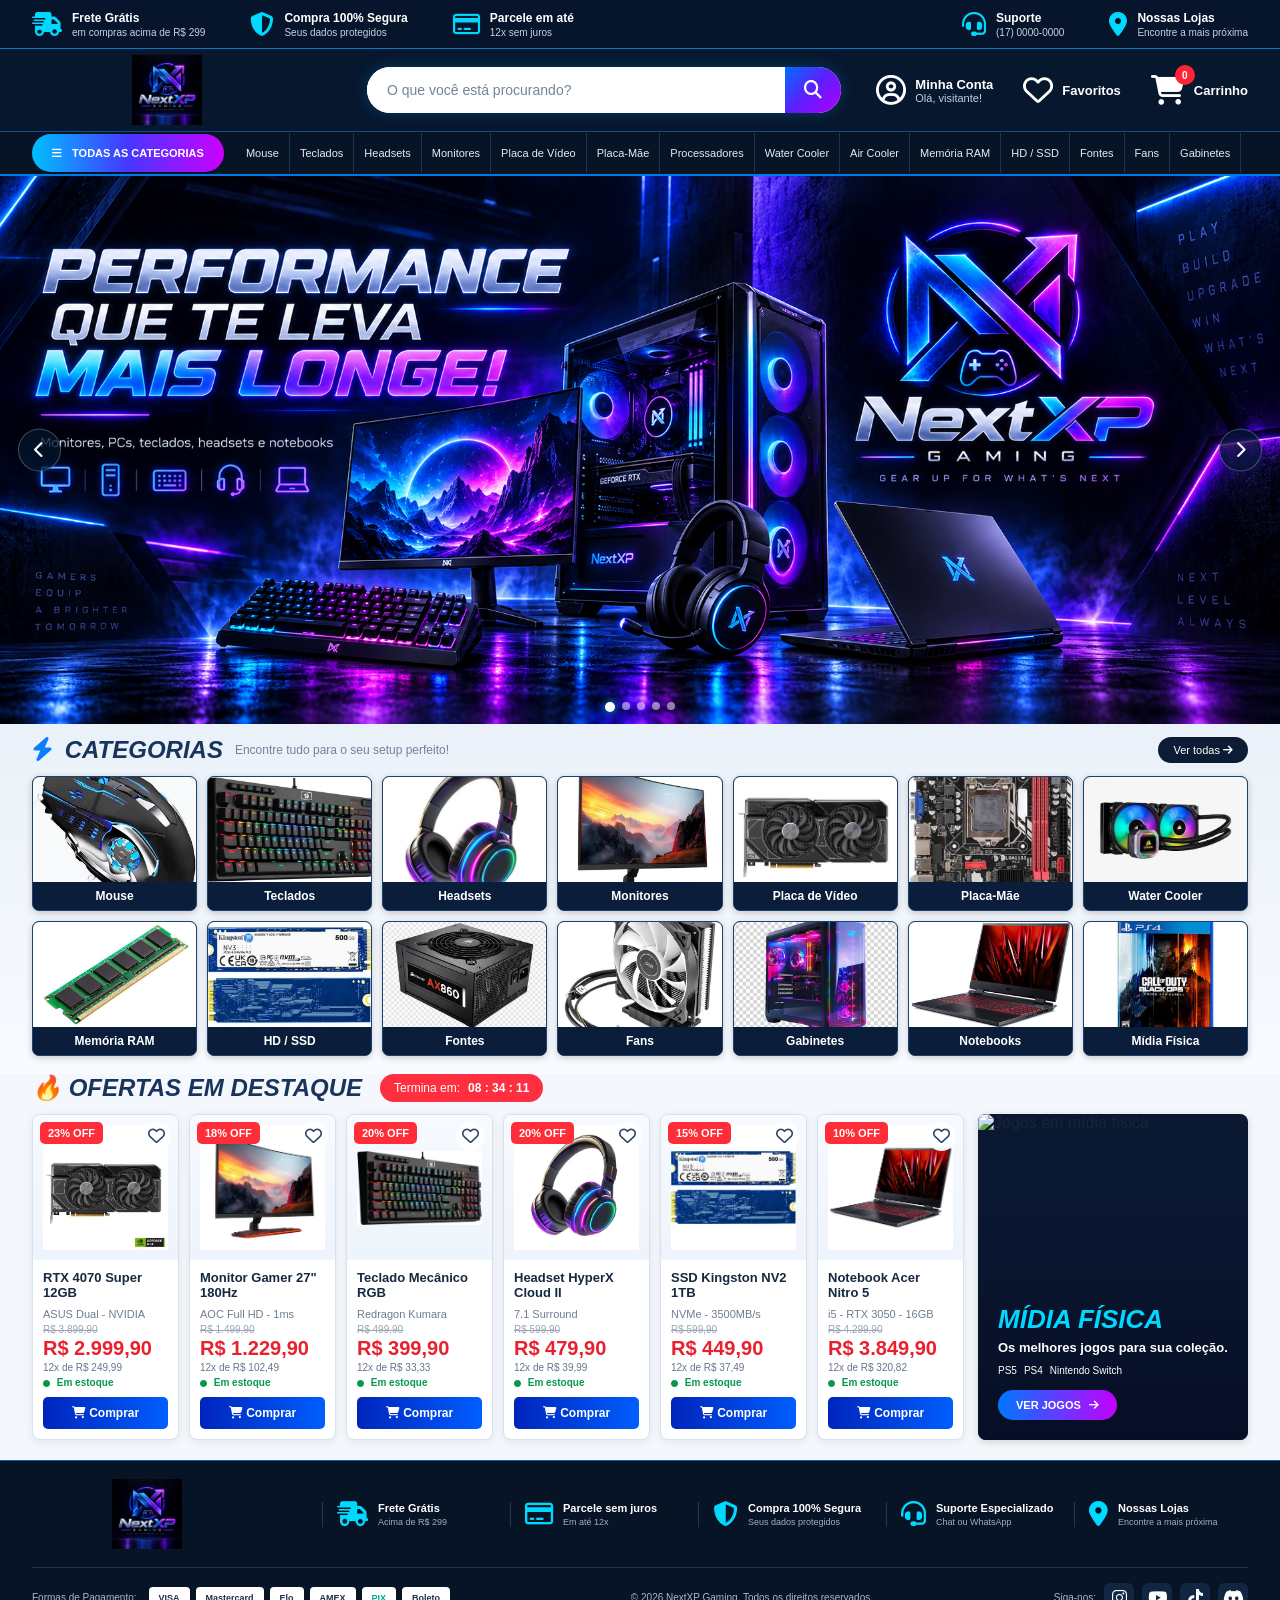
==== commit 0c9f52b6: "Update index.html" ====
--- a/index.html
+++ b/index.html
@@ -6,6 +6,13 @@
 
     <meta name="viewport" content="width=device-width, initial-scale=1.0">
 
+    <link
+    rel="icon"
+    type="image/png"
+    href="assets/img/favicon.png"
+>
+
+    
     <meta
         name="description"
         content="NextXP Gaming - Loja de hardware, periféricos, componentes e produtos gamers."
@@ -1778,4 +1785,4 @@
 
 </body>
 
-</html>+</html>
